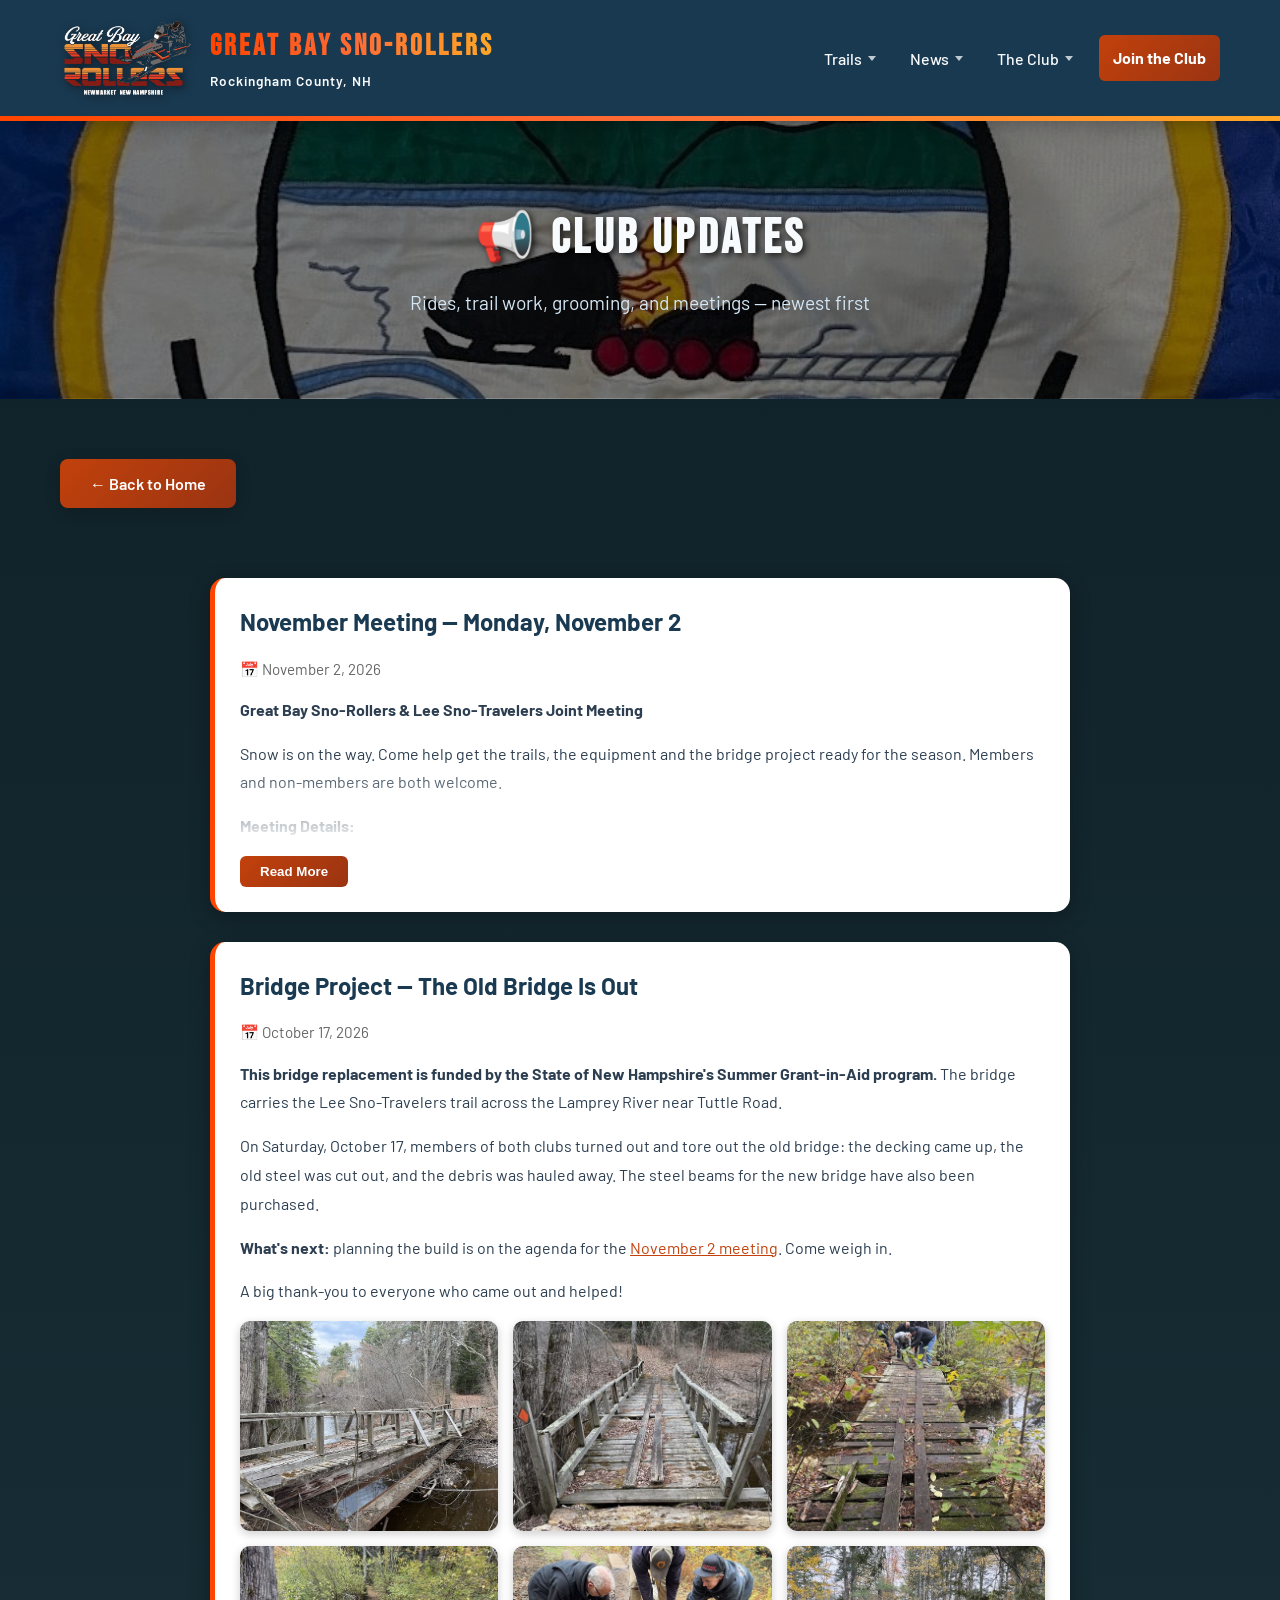
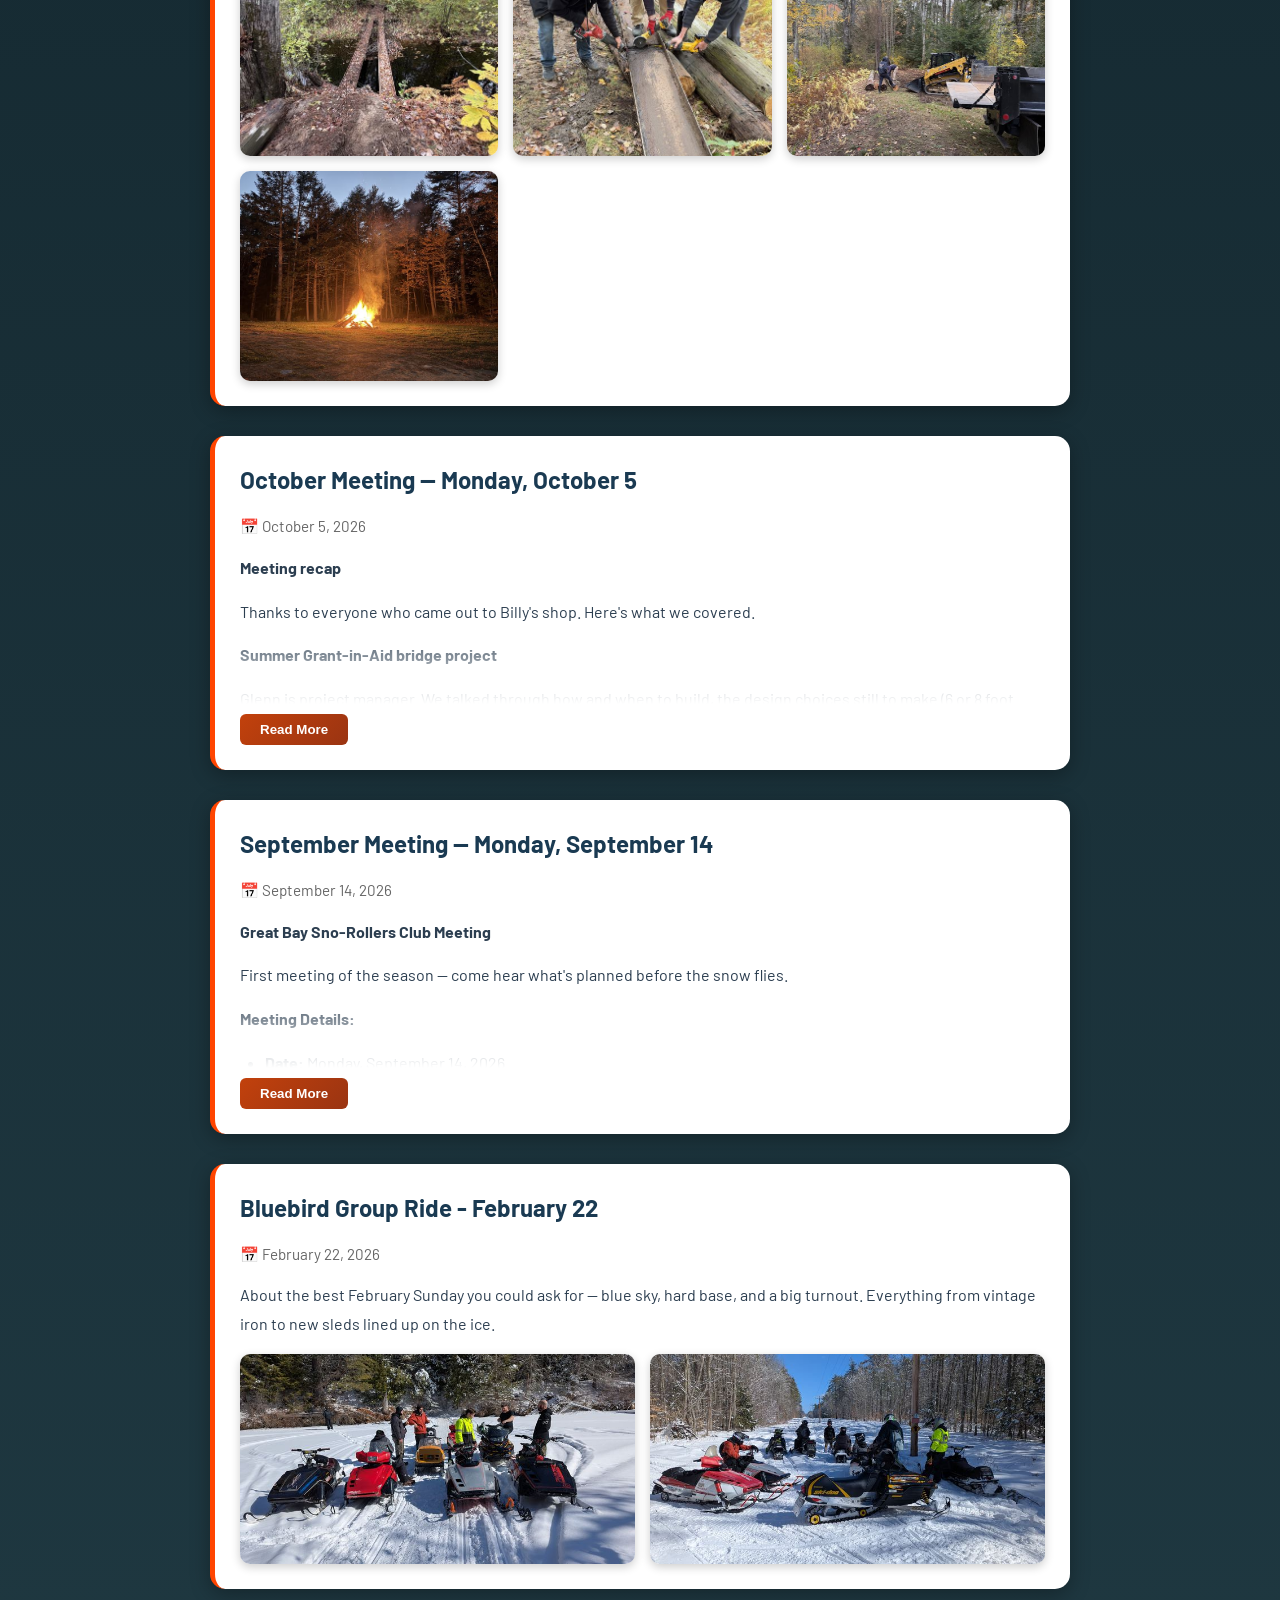
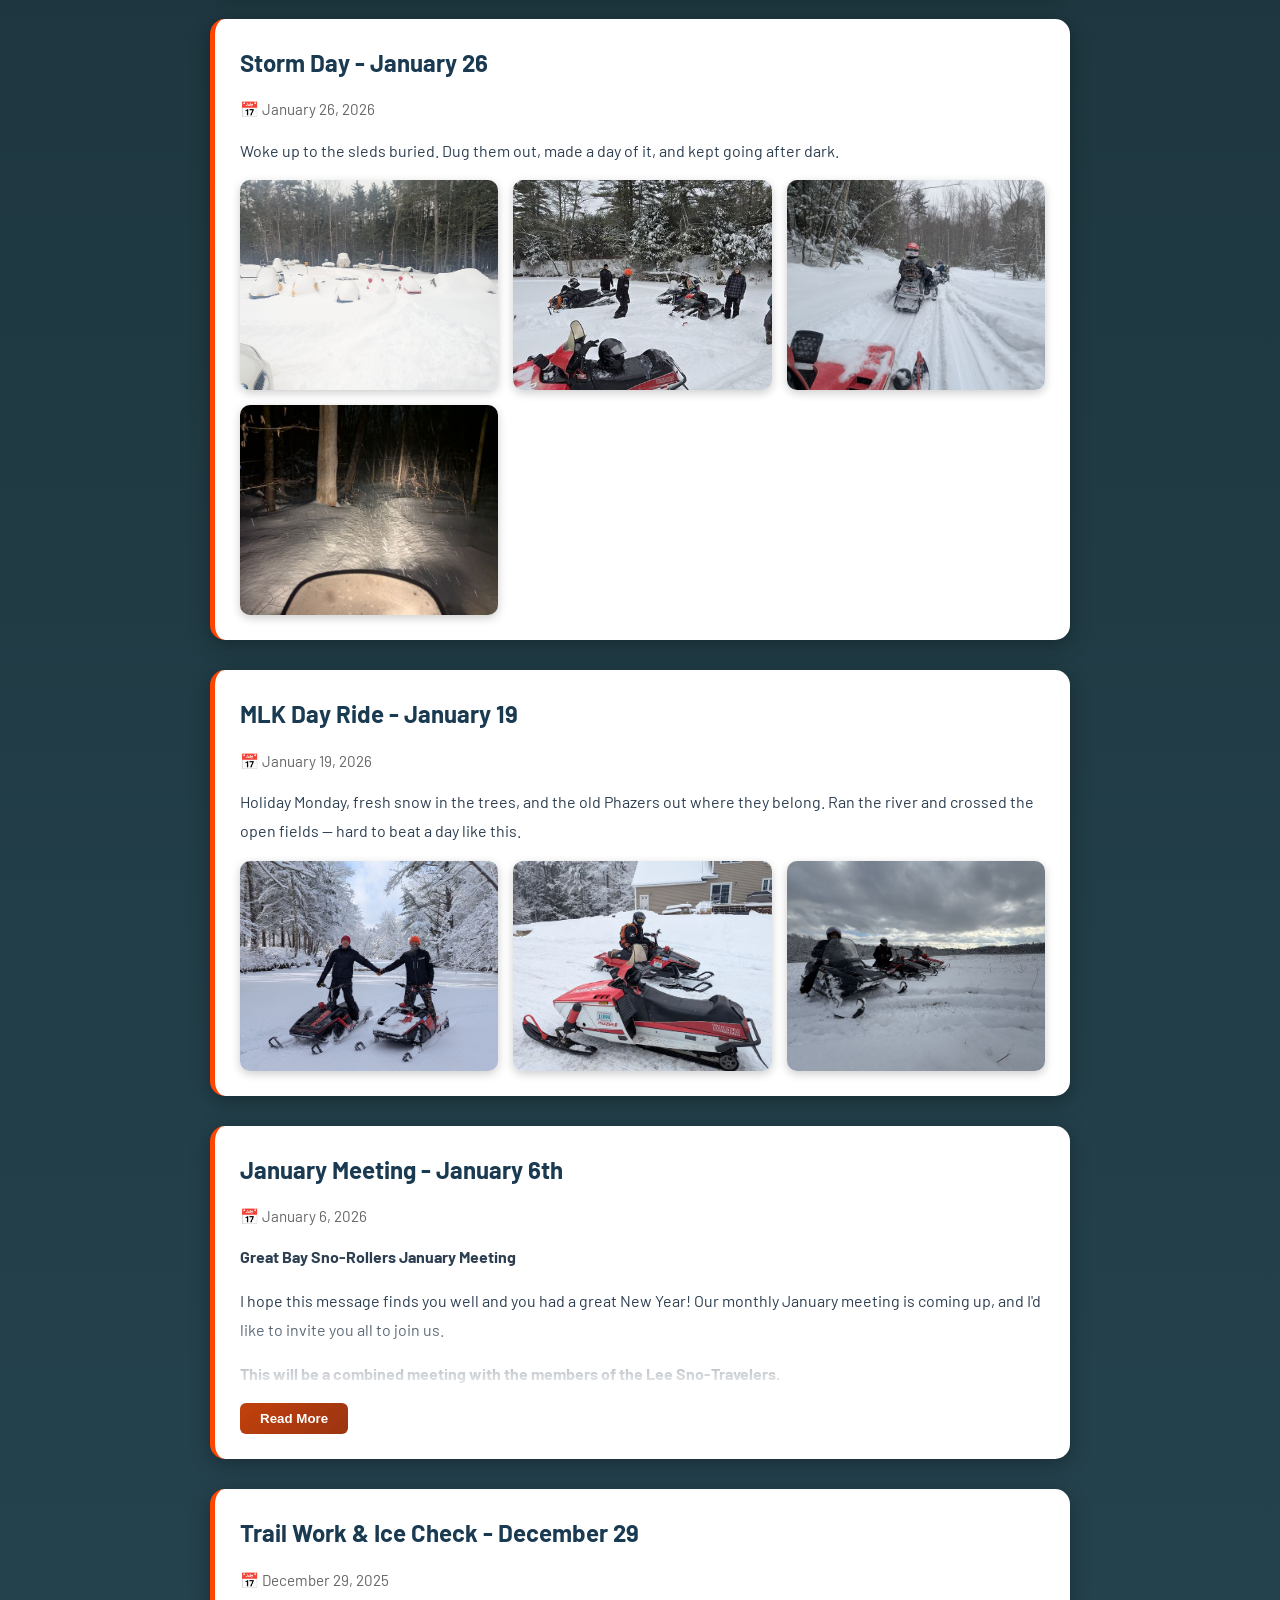
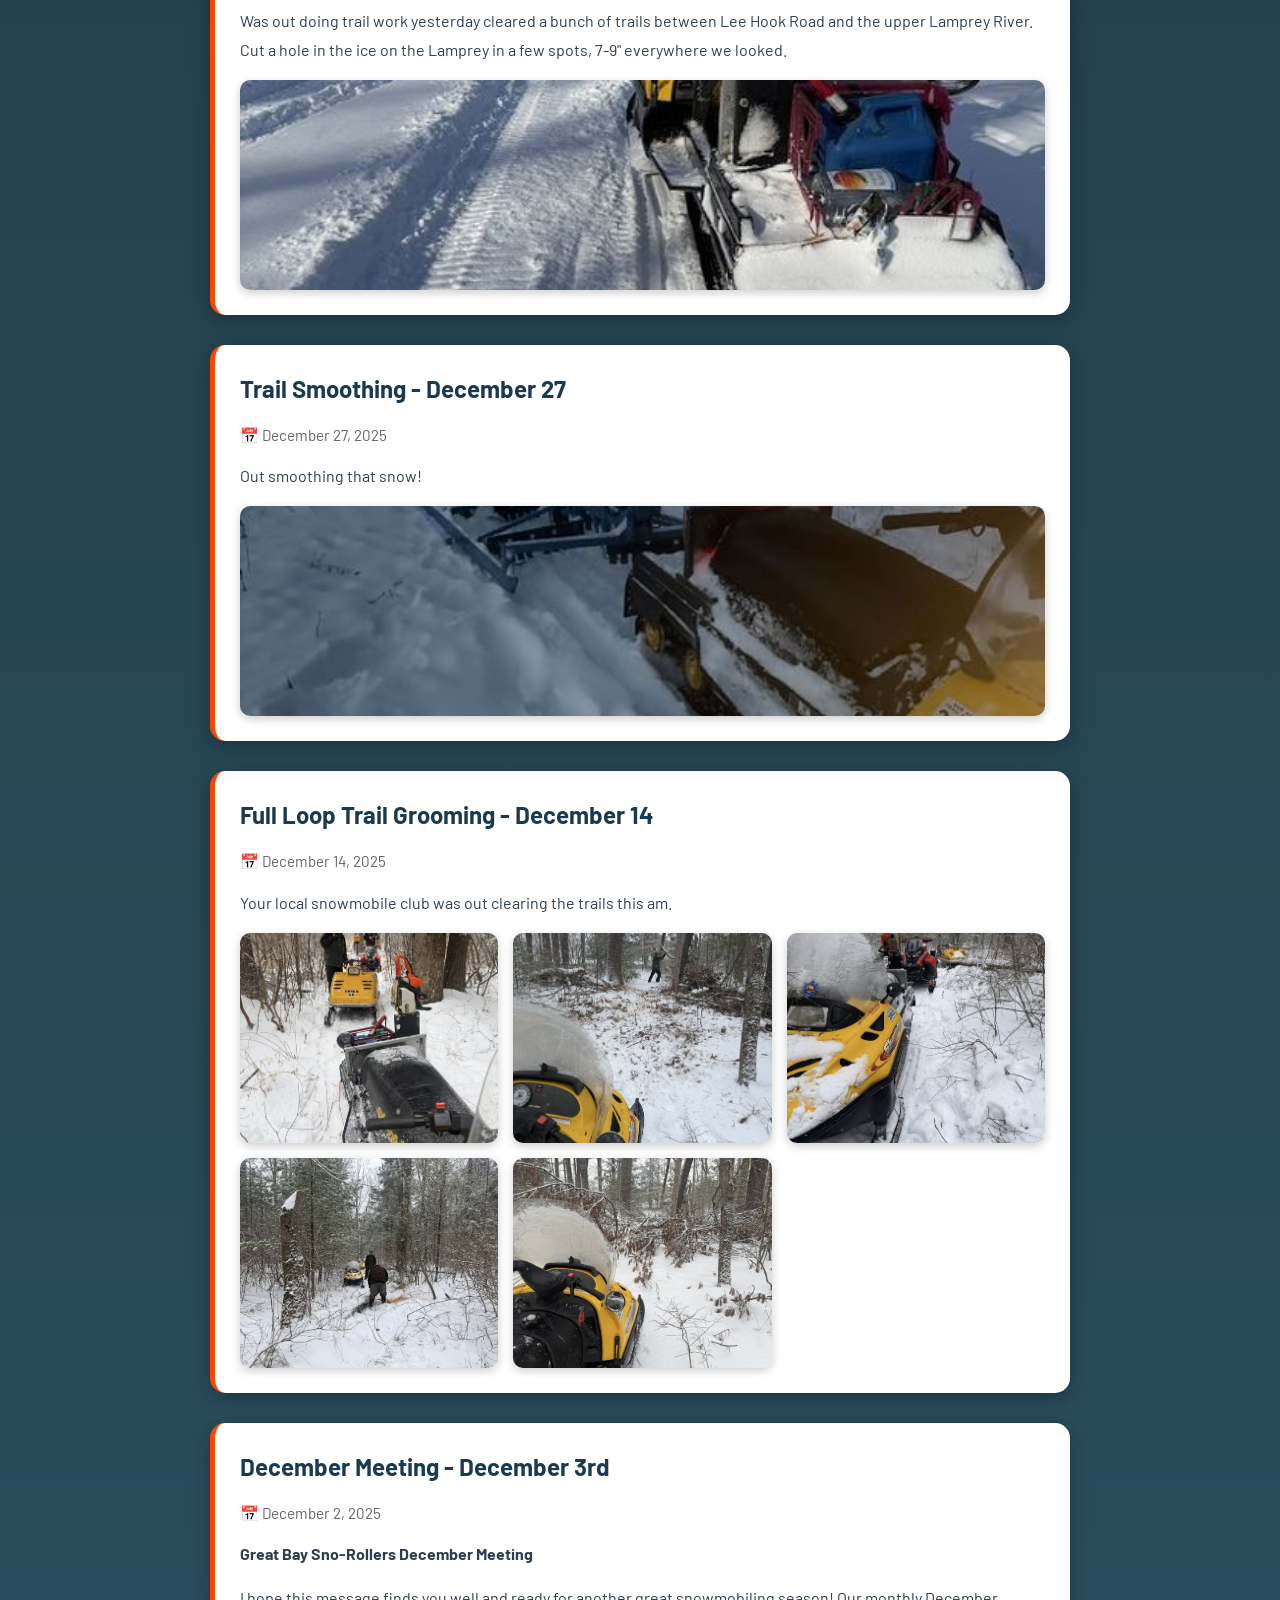
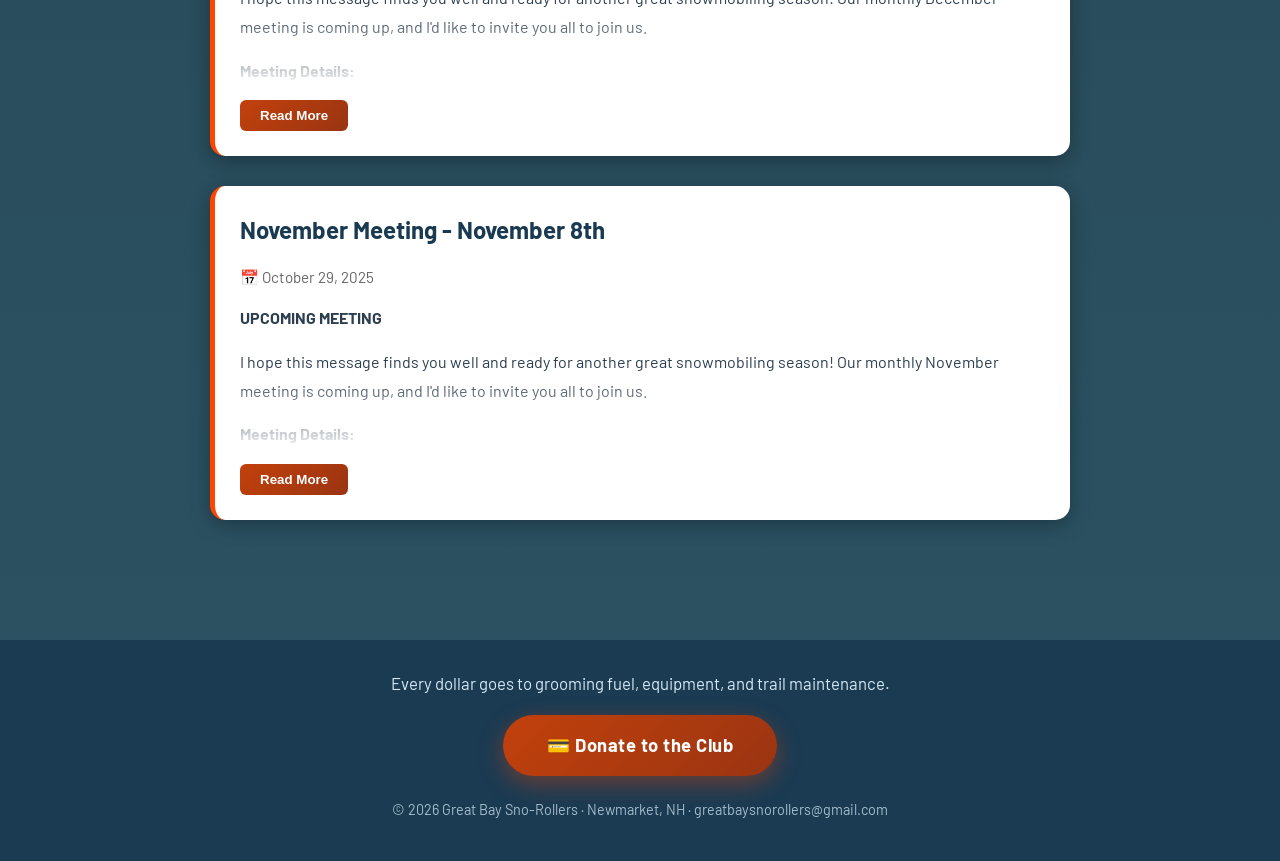
==== club-updates.html @ 81e8c997 "Add back-dated October 5 meeting recap The October meeting never got a website post. Recap covers th" ====
<!DOCTYPE html>
<html lang="en">
<head>
    <meta charset="UTF-8">
    <meta name="viewport" content="width=device-width, initial-scale=1.0">
    <title>Club Updates - Great Bay Sno-Rollers | Rides, Trail Work &amp; Meetings</title>
    <meta name="description" content="Rides, trail work, grooming reports, and meeting announcements from Great Bay Sno-Rollers in Rockingham County, NH.">
    <meta name="keywords" content="snowmobile club updates NH, group rides, trail work, club meetings, Great Bay Sno-Rollers">

    <!-- Open Graph / Facebook -->
    <meta property="og:type" content="website">
    <meta property="og:title" content="Great Bay Sno-Rollers Club Updates">
    <meta property="og:description" content="Rides, trail work, grooming reports, and meeting announcements from Great Bay Sno-Rollers in Rockingham County, NH.">
    <meta property="og:image" content="https://greatbaysnorollers.com/3-MEDIA/1-Photos/Gallery/483100253_645066678070906_3838840164000899336_n.jpg">

    <link rel="icon" href="favicon.ico" sizes="any">
    <link rel="icon" type="image/png" href="3-MEDIA/1-Photos/Logos/favicon-512.png">
    <link rel="apple-touch-icon" href="3-MEDIA/1-Photos/Logos/apple-touch-icon.png">

    <link rel="preconnect" href="https://fonts.googleapis.com">
    <link rel="preconnect" href="https://fonts.gstatic.com" crossorigin>
    <link href="https://fonts.googleapis.com/css2?family=Bebas+Neue&family=Barlow:wght@400;500;600;700&display=swap" rel="stylesheet">
    <style>
        :root {
            --ice-blue: #D4E7F5;
            --deep-blue: #1A3A52;
            --snow-white: #F8FBFD;
            --accent-orange: #FF4500;
            --text-dark: #2C3E50;
            --accent-yellow: #FFA726;
            --accent-red: #D32F2F;
            --success-green: #4CAF50;
            --warning-yellow: #FFC107;
            --danger-red: #F44336;
            --logo-gradient-start: #FF4500;
            --logo-gradient-mid: #FF6B35;
            --logo-gradient-end: #FFA726;
        }

        * {
            margin: 0;
            padding: 0;
            box-sizing: border-box;
        }

        body {
            font-family: 'Barlow', sans-serif;
            background: linear-gradient(to bottom, #0F2027, #203A43, #2C5364);
            color: var(--text-dark);
            line-height: 1.6;
            min-height: 100vh;
        }

        /* Header */
        header {
            background: rgba(26, 58, 82, 0.97);
            padding: 1rem 0;
            position: sticky;
            top: 0;
            z-index: 100;
            box-shadow: 0 2px 20px rgba(0, 0, 0, 0.3);
            border-bottom: 5px solid;
            border-image: linear-gradient(90deg, var(--logo-gradient-start), var(--logo-gradient-mid), var(--logo-gradient-end)) 1;
        }

        nav {
            max-width: 1200px;
            margin: 0 auto;
            padding: 0 20px;
            display: flex;
            justify-content: space-between;
            align-items: center;
            flex-wrap: wrap;
            gap: 20px;
        }

        .logo {
            display: flex;
            text-decoration: none;
            align-items: center;
            gap: 15px;
        }

        .logo-image {
            height: 84px;
            width: auto;
            filter: drop-shadow(2px 2px 4px rgba(0, 0, 0, 0.5));
        }

        .logo-text h1 {
            font-family: 'Bebas Neue', sans-serif;
            font-size: 1.8rem;
            letter-spacing: 3px;
            background: linear-gradient(90deg, var(--logo-gradient-start), var(--logo-gradient-mid), var(--logo-gradient-end));
            -webkit-background-clip: text;
            -webkit-text-fill-color: transparent;
            background-clip: text;
        }

        .logo-text p {
            font-size: 0.85rem;
            color: var(--snow-white);
            letter-spacing: 1px;
            font-weight: 600;
        }


        /* ---------- grouped navigation ---------- */
        .nav-links { display: flex; align-items: center; gap: 6px; list-style: none; }

        .nav-item { position: relative; }

        .nav-links a,
        .nav-trigger {
            display: inline-flex; align-items: center; gap: 6px;
            color: var(--snow-white); text-decoration: none;
            font-family: inherit; font-size: 1rem; font-weight: 500;
            padding: 10px 14px; border: none; background: none;
            border-radius: 6px; cursor: pointer; transition: background .2s ease;
        }

        .nav-trigger::after {
            content: ''; width: 0; height: 0;
            border-left: 4px solid transparent; border-right: 4px solid transparent;
            border-top: 5px solid currentColor; opacity: .75; transition: transform .2s ease;
        }

        .nav-links a:hover,
        .nav-trigger:hover,
        .nav-item:focus-within .nav-trigger { background: rgba(255,255,255,.14); }

        .nav-links a.active { background: rgba(255,255,255,.2); }

        .dropdown {
            position: absolute; top: calc(100% + 8px); left: 0; min-width: 236px;
            background: #14293a; border: 1px solid rgba(255,255,255,.14);
            border-radius: 10px; box-shadow: 0 12px 34px rgba(0,0,0,.45);
            padding: 8px; list-style: none;
            opacity: 0; visibility: hidden; transform: translateY(-6px);
            transition: opacity .18s ease, transform .18s ease, visibility .18s;
            z-index: 20;
        }

        /* invisible bridge so the menu survives the gap on the way down */
        .nav-item::after { content: ''; position: absolute; top: 100%; left: 0; right: 0; height: 10px; }

        .nav-item:hover .dropdown,
        .nav-item:focus-within .dropdown,
        .nav-item.open .dropdown { opacity: 1; visibility: visible; transform: translateY(0); }

        .nav-item:hover .nav-trigger::after,
        .nav-item.open .nav-trigger::after { transform: rotate(180deg); }

        .dropdown a { display: block; width: 100%; padding: 10px 14px; border-radius: 6px; white-space: nowrap; }
        .dropdown a:hover { background: rgba(255,255,255,.12); }

        .dropdown a.donate {
            margin-top: 6px; padding-top: 12px;
            border-top: 1px solid rgba(255,255,255,.14);
            color: #FFA726; font-weight: 700;
        }

        .nav-links a.nav-join {
            background: linear-gradient(135deg, var(--logo-gradient-start), var(--logo-gradient-end));
            color: #fff; font-weight: 700; margin-left: 6px;
        }

        .nav-links a.nav-join:hover { filter: brightness(1.08); }

        /* ---------- mobile: tap-to-expand accordion, no hover ---------- */
        @media (max-width: 900px) {
            .hamburger { display: flex; }

            .nav-links {
                position: fixed; top: 0; right: -100%;
                width: 86%; max-width: 340px; height: 100vh; overflow-y: auto;
                flex-direction: column; align-items: stretch; gap: 2px;
                background: #14293a; padding: 96px 18px 40px;
                box-shadow: -6px 0 24px rgba(0,0,0,.5);
                transition: right .3s ease; z-index: 100;
            }

            .nav-links.active { right: 0; }

            .nav-item { width: 100%; }
            .nav-item::after { display: none; }

            .nav-links a,
            .nav-trigger { width: 100%; justify-content: space-between; padding: 14px 16px; font-size: 1.05rem; }

            .dropdown {
                position: static; opacity: 1; visibility: visible; transform: none;
                display: none; min-width: 0; background: rgba(0,0,0,.22);
                border: none; box-shadow: none; padding: 4px 0 8px 12px; margin: 2px 0 6px;
            }

            .nav-item.open .dropdown { display: block; }
            .dropdown a { white-space: normal; padding: 12px 16px; }

            .nav-links a.nav-join { margin: 14px 0 0; justify-content: center; padding: 16px; }
        }

        /* Hamburger Menu */
        .hamburger {
            display: none;
            flex-direction: column;
            cursor: pointer;
            gap: 5px;
            z-index: 101;
        }

        .hamburger span {
            width: 30px;
            height: 3px;
            background: var(--snow-white);
            transition: all 0.3s ease;
            border-radius: 3px;
        }

        .hamburger.active span:nth-child(1) {
            transform: rotate(45deg) translate(8px, 8px);
        }

        .hamburger.active span:nth-child(2) {
            opacity: 0;
        }

        .hamburger.active span:nth-child(3) {
            transform: rotate(-45deg) translate(8px, -8px);
        }

        /* Mobile Menu Styles */
        @media (max-width: 768px) {
            .hamburger {
                display: flex;
            }
        }

        /* Page Header */
        .page-header {
            background: linear-gradient(rgba(0, 0, 0, 0.5), rgba(0, 0, 0, 0.5)),
                        url('3-MEDIA/1-Photos/Gallery/271272635_100437129200533_8738425904938062672_n.jpg');
            background-size: cover;
            background-position: center;
            padding: 80px 20px;
            text-align: center;
            color: var(--snow-white);
        }

        .page-header h2 {
            font-family: 'Bebas Neue', sans-serif;
            font-size: 3rem;
            letter-spacing: 4px;
            margin-bottom: 10px;
            text-shadow: 3px 3px 6px rgba(0, 0, 0, 0.7);
        }

        .page-header p {
            font-size: 1.2rem;
            color: var(--ice-blue);
        }

        /* Container */
        .container {
            max-width: 1200px;
            margin: 0 auto;
            padding: 60px 20px;
        }

        /* Updates Grid */
        /* One post per row, like the homepage feed. A three-across grid made
           each card too narrow for its photos. */
        .updates-grid {
            display: grid;
            grid-template-columns: 1fr;
            gap: 30px;
            margin: 40px auto 0;
            max-width: 860px;
        }

        /* Photos were rendering at their natural size and spilling out of the
           cards - this was missing entirely on this page. */
        .update-images {
            display: grid;
            grid-template-columns: repeat(auto-fit, minmax(220px, 1fr));
            gap: 15px;
            margin-top: 15px;
        }

        .update-images img {
            width: 100%;
            height: 210px;
            object-fit: cover;
            border-radius: 10px;
            box-shadow: 0 3px 10px rgba(0, 0, 0, 0.2);
            cursor: pointer;
            transition: transform 0.3s ease;
        }

        .update-images img:hover { transform: scale(1.03); }

        /* Update Card */
        .update-card {
            background: white;
            border-radius: 15px;
            padding: 25px;
            box-shadow: 0 5px 20px rgba(0, 0, 0, 0.3);
            transition: transform 0.3s ease, box-shadow 0.3s ease;
        }

        .update-card:hover {
            transform: translateY(-5px);
            box-shadow: 0 8px 30px rgba(0, 0, 0, 0.4);
        }

        .update-header {
            display: flex;
            justify-content: space-between;
            align-items: flex-start;
            gap: 15px;
            margin-bottom: 15px;
        }

        .update-title {
            font-size: 1.5rem;
            color: var(--deep-blue);
            font-weight: 700;
        }

        .update-date {
            color: #666;
            font-size: 0.95rem;
            margin-bottom: 15px;
        }

        .update-content {
            color: var(--text-dark);
            line-height: 1.8;
        }

        .update-content p {
            margin-bottom: 15px;
        }

        .update-content p:last-child {
            margin-bottom: 0;
        }

        .update-content ul {
            padding-left: 25px;
            line-height: 1.8;
        }

        .update-content ul li {
            margin-bottom: 8px;
        }

        /* Back Button */
        .back-button {
            display: inline-block;
            margin-bottom: 30px;
            padding: 12px 30px;
            background: linear-gradient(135deg, var(--logo-gradient-start), var(--logo-gradient-end));
            color: white;
            text-decoration: none;
            border-radius: 8px;
            font-weight: 600;
            transition: transform 0.3s ease, box-shadow 0.3s ease;
            box-shadow: 0 4px 15px rgba(0, 0, 0, 0.2);
        }

        .back-button:hover {
            transform: translateY(-2px);
            box-shadow: 0 6px 20px rgba(0, 0, 0, 0.3);
        }

        /* Footer */
        footer {
            background: rgba(26, 58, 82, 0.97);
            color: var(--snow-white);
            text-align: center;
            padding: 30px 20px;
            margin-top: 60px;
        }

        footer p {
            margin-bottom: 10px;
        }

        footer a {
            color: var(--logo-gradient-mid);
            text-decoration: none;
            transition: color 0.3s ease;
        }

        footer a:hover {
            color: var(--logo-gradient-end);
        }

        /* Expand/Collapse */
        .expandable-content {
            position: relative;
        }

        .expandable-content.collapsed {
            max-height: 150px;
            overflow: hidden;
        }

        .expandable-content.collapsed::after {
            content: '';
            position: absolute;
            bottom: 0;
            left: 0;
            right: 0;
            height: 80px;
            background: linear-gradient(to bottom, transparent, white);
        }

        .expand-button {
            display: inline-block;
            margin-top: 10px;
            padding: 8px 20px;
            background: linear-gradient(135deg, var(--logo-gradient-start), var(--logo-gradient-end));
            color: white;
            border: none;
            border-radius: 6px;
            font-weight: 600;
            cursor: pointer;
            transition: transform 0.3s ease;
        }

        .expand-button:hover {
            transform: translateY(-2px);
        }

        /* Responsive Design */
        @media (max-width: 768px) {
            .page-header h2 {
                font-size: 2rem;
            }

            .updates-grid {
                grid-template-columns: 1fr;
            }

            .update-title {
                font-size: 1.3rem;
            }
        }
    
        /* ---------- footer has one job: ask for donations ---------- */
        .footer-donate { max-width: 620px; margin: 0 auto 22px; text-align: center; }

        .footer-donate-lead { color: var(--ice-blue); font-size: 1.05rem; margin-bottom: 18px; }

        .footer-donate-btn {
            display: inline-block; padding: 16px 44px;
            background: linear-gradient(135deg, var(--logo-gradient-start), var(--logo-gradient-end));
            color: #fff !important; text-decoration: none; border-radius: 50px;
            font-weight: 700; font-size: 1.15rem; letter-spacing: .5px;
            box-shadow: 0 8px 24px rgba(255,69,0,.35);
            transition: transform .25s ease, box-shadow .25s ease;
        }

        .footer-donate-btn:hover { transform: translateY(-2px) scale(1.03); box-shadow: 0 12px 32px rgba(255,69,0,.5); }

        .footer-fine { text-align: center; font-size: .9rem; color: var(--ice-blue); opacity: .75; }
        .footer-fine a { color: inherit; }
        /* =====================================================================
           CONTRAST FIXES (WCAG AA)

           The bright logo gradient (#FF4500 -> #FFA726) gives white text as
           little as 1.94:1 at its amber end, so it is no longer used behind
           text. Interactive surfaces get a deeper orange; the bright gradient
           is still used for decoration (racing stripe, rules, borders).

           Measured after these rules: every text/background pair on the site
           meets AA. To revert, delete this whole block.
           ===================================================================== */
        :root {
            --action-orange: #C2410C;   /* 5.18:1 with white */
            --action-dark:   #9A3412;   /* 7.31:1 with white */
            --link-orange:   #C2410C;   /* 5.18:1 on white, 4.83 on #f5f7fa */
            --muted-text:    #55606c;   /* 5.97:1 on #f5f7fa */
        }

        .nav-links a.nav-join,
        .join-button,
        .cta-button,
        .back-button,
        .expand-button,
        .footer-donate-btn,
        .home-cta-primary,
        .fb-follow-btn,
        .link-button.primary,
        .link-button.donate-hero,
        .signup button {
            background: linear-gradient(135deg, var(--action-orange), var(--action-dark)) !important;
            color: #fff !important;
        }

        .fb-follow-btn { background: #1461C9 !important; }   /* 5.86:1 */

        /* orange text on light backgrounds, including inline styles */
        a[style*="accent-orange"]:not([style*="background"]),
        a[style*="logo-gradient-start"]:not([style*="background"]),
        .person .role,
        .contact-label,
        .president-title { color: var(--link-orange) !important; }

        .panel a:not(.back-button):not(.cta-button),
        .update-content a:not(.back-button):not(.cta-button) { color: var(--link-orange); }

        /* muted greys that fell just under 4.5 on tinted panels */
        .empty-state,
        .rig .spec,
        .needs-name,
        .trail-id { color: var(--muted-text) !important; }

        /* the purple / pink info boxes were 2.04:1 and 3.47:1 with white text */
        .info-box { background: linear-gradient(135deg, #4C5FD7 0%, #5B3A8E 100%) !important; }
        .info-box[style*="f093fb"] { background: linear-gradient(135deg, #A03CB0 0%, #C62F48 100%) !important; }


        /* light text on the mid-blue panels was 4.17-4.46:1 - nudged brighter */
        .join-section p,
        .benefit-item p,
        .join-note,
        .join-note strong,
        .totals span,
        .landing .footer { color: #E9F3FB !important; }

        .join-note a,
        .join-headline a { color: #FFE9CC !important; }   /* 5.6:1 on the navy panel */

        .totals span { color: #4A5560 !important; }        /* on the light #eef2f6 tile */

    
        /* buttons written as inline styles, with no class to hook onto */
        a[style*="logo-gradient-start"][style*="background"],
        a[style*="accent-orange"][style*="background"] {
            background: linear-gradient(135deg, var(--action-orange), var(--action-dark)) !important;
            color: #fff !important;
        }

        /* greys hard-coded inline */
        [style*="#6b7580"] { color: var(--muted-text) !important; }

        /* opacity was quietly cutting contrast on already-light text */
        .footer { opacity: 1 !important; }

    </style>
</head>
<body>
    <!-- Header Navigation -->
    <header>
        <nav>
            <a href="index.html" class="logo" aria-label="Great Bay Sno-Rollers - back to home">
                <img src="3-MEDIA/1-Photos/Logos/GreatBaySnoRoller-LOGO.png" alt="Great Bay Sno-Rollers Logo" class="logo-image">
                <div class="logo-text">
                    <h1>GREAT BAY SNO-ROLLERS</h1>
                    <p>Rockingham County, NH</p>
                </div>
            </a>
            <ul class="nav-links" id="navLinks">
                <li class="nav-item">
                    <button type="button" class="nav-trigger" aria-expanded="false" aria-haspopup="true">Trails</button>
                    <ul class="dropdown">
                        <li><a href="trails.html" onclick="closeMenu()">Trail Map &amp; Conditions</a></li>
                        <li><a href="weather-trails.html" onclick="closeMenu()">Weather &amp; Radar</a></li>
                    </ul>
                </li>
                <li class="nav-item">
                    <button type="button" class="nav-trigger" aria-expanded="false" aria-haspopup="true">News</button>
                    <ul class="dropdown">
                        <li><a href="club-updates.html" class="active" onclick="closeMenu()">Club Updates</a></li>
                        <li><a href="gallery.html" onclick="closeMenu()">Photo Gallery</a></li>
                        <li><a href="events.html" onclick="closeMenu()">Events Calendar</a></li>
                    </ul>
                </li>
                <li class="nav-item">
                    <button type="button" class="nav-trigger" aria-expanded="false" aria-haspopup="true">The Club</button>
                    <ul class="dropdown">
                        <li><a href="get-involved.html" onclick="closeMenu()">Get Involved</a></li>
                        <li><a href="equipment.html" onclick="closeMenu()">Groomers &amp; Equipment</a></li>
                        <li><a href="supporters.html" onclick="closeMenu()">Our Supporters</a></li>
                        <li><a href="merch.html" onclick="closeMenu()">Club Merch</a></li>
                        <li><a class="donate" href="https://venmo.com/u/greatbaysnorollers" target="_blank" rel="noopener" onclick="closeMenu()">&#128179; Donate to the Club</a></li>
                    </ul>
                </li>
                <li><a href="membership.html" class="nav-join" onclick="closeMenu()">Join the Club</a></li>
            </ul>
            <div class="hamburger" id="hamburger" onclick="toggleMenu()">
                <span></span>
                <span></span>
                <span></span>
            </div>
        </nav>
    </header>

    <!-- Page Header -->
    <div class="page-header">
        <h2>📢 Club Updates</h2>
        <p>Rides, trail work, grooming, and meetings &mdash; newest first</p>
    </div>

    <!-- Main Container -->
    <div class="container">
        <a href="index.html" class="back-button">← Back to Home</a>

        <!-- Club Updates Grid -->
        <div class="updates-grid">


            <div class="update-card" style="background: white; border-left: 5px solid var(--logo-gradient-start);">
                    <div class="update-header">
                        <h3 class="update-title">November Meeting &mdash; Monday, November 2</h3>
                    </div>
                    <p class="update-date">&#128197; November 2, 2026</p>
                    <div class="update-content expandable-content collapsed" id="arcNov2">
                        <p><strong>Great Bay Sno-Rollers &amp; Lee Sno-Travelers Joint Meeting</strong></p>
                        <p style="margin-top: 10px;">Snow is on the way. Come help get the trails, the equipment and the
                           bridge project ready for the season. Members and non-members are both welcome.</p>

                        <p style="margin-top: 15px;"><strong>Meeting Details:</strong></p>
                        <ul style="padding-left: 25px; line-height: 1.8;">
                            <li><strong>Date:</strong> Monday, November 2, 2026</li>
                            <li><strong>Time:</strong> 6:00 PM</li>
                            <li><strong>Location:</strong> Billy's shop &mdash; 31 Tuckers Way, Newmarket, NH 03857</li>
                        </ul>

                        <p style="margin-top: 15px;"><strong>Want the full agenda?</strong> It goes out by email before
                           every meeting, along with trail work days and club news.
                           <a href="get-involved.html">Sign up for club emails</a> to get it.</p>

                        <p style="margin-top: 15px;">The full meeting schedule is on the <a href="events.html">events page</a>.</p>
                        <p style="margin-top: 10px;"><strong>Ride safe,</strong><br>Great Bay Sno-Rollers &amp; Lee Sno-Travelers</p>
                        <p style="margin-top: 10px; font-style: italic; color: #55606c;"><strong>PS -</strong> Bring a camp chair and the shop/meeting is beer-friendly.</p>
                    </div>
                    <button class="expand-button" onclick="toggleExpand('arcNov2', this)">Read More</button>
                </div>

            <div class="update-card" id="bridgeOct17" style="scroll-margin-top: 120px; background: white; border-left: 5px solid var(--logo-gradient-start);">
                    <div class="update-header">
                        <h3 class="update-title">Bridge Project &mdash; The Old Bridge Is Out</h3>
                    </div>
                    <p class="update-date">&#128197; October 17, 2026</p>
                    <div class="update-content">
                        <p><strong>This bridge replacement is funded by the State of New Hampshire's Summer
                           Grant-in-Aid program.</strong> The bridge carries the Lee Sno-Travelers trail across the
                           Lamprey River near Tuttle Road.</p>
                        <p style="margin-top: 10px;">On Saturday, October 17, members of both clubs turned out and
                           tore out the old bridge: the decking came up, the old steel was cut out, and the debris
                           was hauled away. The steel beams for the new bridge have also been purchased.</p>
                        <p style="margin-top: 10px;"><strong>What's next:</strong> planning the build is on the agenda
                           for the <a href="events.html">November 2 meeting</a>. Come weigh in.</p>
                        <p style="margin-top: 10px;">A big thank-you to everyone who came out and helped!</p>
                        <div class="update-images">
                            <img src="3-MEDIA/1-Photos/2026_Oct17-Bridge_Demo/thumbs/old-bridge-before.jpg" data-full="3-MEDIA/1-Photos/2026_Oct17-Bridge_Demo/old-bridge-before.jpg" alt="The old wooden bridge over the Lamprey River before demolition" loading="lazy" onclick="window.open(this.dataset.full, '_blank')">
                            <img src="3-MEDIA/1-Photos/2026_Oct17-Bridge_Demo/thumbs/old-bridge-deck-before.jpg" data-full="3-MEDIA/1-Photos/2026_Oct17-Bridge_Demo/old-bridge-deck-before.jpg" alt="The worn deck of the old bridge, looking across" loading="lazy" onclick="window.open(this.dataset.full, '_blank')">
                            <img src="3-MEDIA/1-Photos/2026_Oct17-Bridge_Demo/thumbs/crew-pulling-decking.jpg" data-full="3-MEDIA/1-Photos/2026_Oct17-Bridge_Demo/crew-pulling-decking.jpg" alt="Club members pulling up the old decking" loading="lazy" onclick="window.open(this.dataset.full, '_blank')">
                            <img src="3-MEDIA/1-Photos/2026_Oct17-Bridge_Demo/thumbs/stripped-to-the-stringers.jpg" data-full="3-MEDIA/1-Photos/2026_Oct17-Bridge_Demo/stripped-to-the-stringers.jpg" alt="The bridge stripped down to its stringers over the river" loading="lazy" onclick="window.open(this.dataset.full, '_blank')">
                            <img src="3-MEDIA/1-Photos/2026_Oct17-Bridge_Demo/thumbs/cutting-old-steel.jpg" data-full="3-MEDIA/1-Photos/2026_Oct17-Bridge_Demo/cutting-old-steel.jpg" alt="Three members cutting up the old steel with grinders" loading="lazy" onclick="window.open(this.dataset.full, '_blank')">
                            <img src="3-MEDIA/1-Photos/2026_Oct17-Bridge_Demo/thumbs/hauling-out-debris.jpg" data-full="3-MEDIA/1-Photos/2026_Oct17-Bridge_Demo/hauling-out-debris.jpg" alt="A skid steer and dump truck hauling out the old bridge" loading="lazy" onclick="window.open(this.dataset.full, '_blank')">
                            <img src="3-MEDIA/1-Photos/2026_Oct17-Bridge_Demo/thumbs/end-of-day-fire.jpg" data-full="3-MEDIA/1-Photos/2026_Oct17-Bridge_Demo/end-of-day-fire.jpg" alt="A fire at dusk at the end of the work day" loading="lazy" onclick="window.open(this.dataset.full, '_blank')">
                        </div>
                    </div>
                </div>

            <div class="update-card" style="background: white; border-left: 5px solid var(--logo-gradient-start);">
                    <div class="update-header">
                        <h3 class="update-title">October Meeting &mdash; Monday, October 5</h3>
                    </div>
                    <p class="update-date">&#128197; October 5, 2026</p>
                    <div class="update-content expandable-content collapsed" id="arcOct5">
                        <p><strong>Meeting recap</strong></p>
                        <p style="margin-top: 10px;">Thanks to everyone who came out to Billy's shop. Here's what we covered.</p>

                        <p style="margin-top: 15px;"><strong>Summer Grant-in-Aid bridge project</strong></p>
                        <p>Glenn is project manager. We talked through how and when to build, the design choices
                           still to make (6 or 8 foot width, curbing or railing), and getting help from other clubs.
                           The old bridge came out on October 17 &mdash;
                           <a href="#bridgeOct17">see the update</a>.</p>

                        <p style="margin-top: 15px;"><strong>Trail naming</strong></p>
                        <p>Most of our trail sections still carry generic names in the NH Sled app, and we want real
                           ones. Suggestions are going into the club's trail naming list.</p>

                        <p style="margin-top: 15px;"><strong>Signage and landowner items</strong></p>
                        <p>New signs were ready for pickup in Concord, and we still need someone to own improving
                           the signs out on the trails. We also went over a few possible reroutes and some trail
                           cleanup carried over from the spring.</p>

                        <p style="margin-top: 15px;"><strong>Grooming equipment</strong></p>
                        <ul style="padding-left: 25px; line-height: 1.8;">
                            <li>Kyle took the Mogul Master to fix up</li>
                            <li>George took the home-made 4x8 static drags for maintenance and improvements</li>
                            <li>Billy is working on the Lee Skandic: steering and new skis</li>
                        </ul>

                        <p style="margin-top: 15px;"><strong>Grooming test</strong></p>
                        <p>If you'd like to help groom, start the state operator test early, since approval takes a
                           while. Begin with the <a href="https://www.youtube.com/watch?v=FfKulGWo6WE" target="_blank" rel="noopener">training video</a>,
                           and reach out to us for the quiz and slides.</p>

                        <p style="margin-top: 15px;">Next meeting: <a href="events.html">Monday, November 2</a>.
                           Want the agenda and recaps by email? <a href="get-involved.html">Sign up here</a>.</p>
                        <p style="margin-top: 10px;"><strong>Ride safe,</strong><br>Great Bay Sno-Rollers &amp; Lee Sno-Travelers</p>
                    </div>
                    <button class="expand-button" onclick="toggleExpand('arcOct5', this)">Read More</button>
                </div>

            <div class="update-card" style="background: white; border-left: 5px solid var(--logo-gradient-start);">
                    <div class="update-header">
                        <h3 class="update-title">September Meeting &mdash; Monday, September 14</h3>
                    </div>
                    <p class="update-date">&#128197; September 14, 2026</p>
                    <div class="update-content expandable-content collapsed" id="arcSept14">
                        <p><strong>Great Bay Sno-Rollers Club Meeting</strong></p>
                        <p style="margin-top: 10px;">First meeting of the season &mdash; come hear what's planned before the snow flies.</p>

                        <p style="margin-top: 15px;"><strong>Meeting Details:</strong></p>
                        <ul style="padding-left: 25px; line-height: 1.8;">
                            <li><strong>Date:</strong> Monday, September 14, 2026</li>
                            <li><strong>Time:</strong> 6:00 PM</li>
                            <li><strong>Location:</strong> Billy's shop &mdash; 31 Tuckers Way, Newmarket, NH 03857</li>
                        </ul>

                        <p style="margin-top: 15px;">Meetings run the <strong>first Monday of each month</strong>.
                           September is the exception &mdash; it falls on the second Monday this year.
                           The full season schedule is on the
                           <a href="events.html">events page</a>, and you can add every meeting to your
                           calendar in one click.</p>

                        <p style="margin-top: 15px;">Feel free to bring any questions or concerns you'd like to
                           discuss. Looking forward to seeing everyone there!</p>
                        <p style="margin-top: 10px;"><strong>Ride safe,</strong><br>Billy Vandervalk<br>President, Great Bay Sno-Rollers</p>
                        <p style="margin-top: 10px; font-style: italic; color: #55606c;"><strong>PS -</strong> Bring a camp chair and the shop/meeting is beer-friendly.</p>
                    </div>
                    <button class="expand-button" onclick="toggleExpand('arcSept14', this)">Read More</button>
                </div>

            <div class="update-card" style="background: white; border-left: 5px solid var(--logo-gradient-start);">
                    <div class="update-header">
                        <h3 class="update-title">Bluebird Group Ride - February 22</h3>
                    </div>
                    <p class="update-date">📅 February 22, 2026</p>
                    <div class="update-content">
                        <p>About the best February Sunday you could ask for &mdash; blue sky, hard base, and a big turnout. Everything from vintage iron to new sleds lined up on the ice.</p>
                        <div class="update-images">
                            <img src="3-MEDIA/1-Photos/2026_Feb22-Group_Ride/thumbs/sled-lineup-bluebird.jpg" data-full="3-MEDIA/1-Photos/2026_Feb22-Group_Ride/sled-lineup-bluebird.jpg" alt="Sleds lined up on a frozen pond under blue sky" loading="lazy" onclick="window.open(this.dataset.full, '_blank')">
                            <img src="3-MEDIA/1-Photos/2026_Feb22-Group_Ride/thumbs/group-on-the-corridor.jpg" data-full="3-MEDIA/1-Photos/2026_Feb22-Group_Ride/group-on-the-corridor.jpg" alt="Group of riders stopped along the trail corridor" loading="lazy" onclick="window.open(this.dataset.full, '_blank')">
                        </div>
                    </div>
                </div>

            <div class="update-card" style="background: white; border-left: 5px solid var(--logo-gradient-start);">
                    <div class="update-header">
                        <h3 class="update-title">Storm Day - January 26</h3>
                    </div>
                    <p class="update-date">📅 January 26, 2026</p>
                    <div class="update-content">
                        <p>Woke up to the sleds buried. Dug them out, made a day of it, and kept going after dark.</p>
                        <div class="update-images">
                            <img src="3-MEDIA/1-Photos/2026_Jan26-Storm_Ride/thumbs/sleds-buried.jpg" data-full="3-MEDIA/1-Photos/2026_Jan26-Storm_Ride/sleds-buried.jpg" alt="Snowmobiles buried under fresh snow after an overnight storm" loading="lazy" onclick="window.open(this.dataset.full, '_blank')">
                            <img src="3-MEDIA/1-Photos/2026_Jan26-Storm_Ride/thumbs/group-stop-pond.jpg" data-full="3-MEDIA/1-Photos/2026_Jan26-Storm_Ride/group-stop-pond.jpg" alt="Riders regrouping on a frozen pond" loading="lazy" onclick="window.open(this.dataset.full, '_blank')">
                            <img src="3-MEDIA/1-Photos/2026_Jan26-Storm_Ride/thumbs/single-file-trail.jpg" data-full="3-MEDIA/1-Photos/2026_Jan26-Storm_Ride/single-file-trail.jpg" alt="Riding single file down a freshly covered trail" loading="lazy" onclick="window.open(this.dataset.full, '_blank')">
                            <img src="3-MEDIA/1-Photos/2026_Jan26-Storm_Ride/thumbs/night-ride.jpg" data-full="3-MEDIA/1-Photos/2026_Jan26-Storm_Ride/night-ride.jpg" alt="Headlight on the trail during a night ride in falling snow" loading="lazy" onclick="window.open(this.dataset.full, '_blank')">
                        </div>
                    </div>
                </div>

            <div class="update-card" style="background: white; border-left: 5px solid var(--logo-gradient-start);">
                    <div class="update-header">
                        <h3 class="update-title">MLK Day Ride - January 19</h3>
                    </div>
                    <p class="update-date">📅 January 19, 2026</p>
                    <div class="update-content">
                        <p>Holiday Monday, fresh snow in the trees, and the old Phazers out where they belong. Ran the river and crossed the open fields &mdash; hard to beat a day like this.</p>
                        <div class="update-images">
                            <img src="3-MEDIA/1-Photos/2026_Jan19-MLK_Ride/thumbs/riders-on-the-river.jpg" data-full="3-MEDIA/1-Photos/2026_Jan19-MLK_Ride/riders-on-the-river.jpg" alt="Two riders on vintage Yamaha Phazers on a snow-covered river" loading="lazy" onclick="window.open(this.dataset.full, '_blank')">
                            <img src="3-MEDIA/1-Photos/2026_Jan19-MLK_Ride/thumbs/phazers-fresh-snow.jpg" data-full="3-MEDIA/1-Photos/2026_Jan19-MLK_Ride/phazers-fresh-snow.jpg" alt="Vintage Yamaha Phazers loaded up in fresh snow" loading="lazy" onclick="window.open(this.dataset.full, '_blank')">
                            <img src="3-MEDIA/1-Photos/2026_Jan19-MLK_Ride/thumbs/open-field-crossing.jpg" data-full="3-MEDIA/1-Photos/2026_Jan19-MLK_Ride/open-field-crossing.jpg" alt="Riders crossing an open snow-covered field" loading="lazy" onclick="window.open(this.dataset.full, '_blank')">
                        </div>
                    </div>
                </div>

            <div class="update-card" style="background: white; border-left: 5px solid var(--logo-gradient-start);">
                    <div class="update-header">
                        <h3 class="update-title">January Meeting - January 6th</h3>
                    </div>
                    <p class="update-date">📅 January 6, 2026</p>
                    <div class="update-content expandable-content collapsed" id="clubUpdate0">
                        <p><strong>Great Bay Sno-Rollers January Meeting</strong></p>
                        <p style="margin-top: 10px;">I hope this message finds you well and you had a great New Year! Our monthly January meeting is coming up, and I'd like to invite you all to join us.</p>
                        <p style="margin-top: 10px;"><strong>This will be a combined meeting with the members of the Lee Sno-Travelers.</strong></p>

                        <p style="margin-top: 15px;"><strong>Meeting Details:</strong></p>
                        <ul style="padding-left: 25px; line-height: 1.8;">
                            <li><strong>Date:</strong> Tuesday, January 6th</li>
                            <li><strong>Time:</strong> 6:00 PM</li>
                            <li><strong>Location:</strong> My shop - 31 Tuckers Way, Newmarket, NH 03857</li>
                            <li><strong>⚠️ The parking area is VERY ICY, please use caution</strong></li>
                        </ul>

                        <p style="margin-top: 15px;"><strong>Agenda Items:</strong> We have several important topics to discuss as we prepare for the season ahead:</p>
                        <ul style="padding-left: 25px; line-height: 1.8;">
                            <li>Trail work updates and upcoming projects</li>
                            <li>Signage installation and maintenance</li>
                            <li>Club clothing orders and availability</li>
                            <li>Grooming schedule and coordination</li>
                            <li>Groomer maintenance and equipment status</li>
                            <li>Potential expansion: Taking over management of other southern NH clubs</li>
                        </ul>

                        <p style="margin-top: 15px;">Feel free to bring any questions or concerns you'd like to discuss. Looking forward to seeing everyone there!</p>
                        <p style="margin-top: 10px; font-style: italic; color: #666;"><strong>PS -</strong> Bring a camp chair and the shop/meeting is beer friendly.</p>
                    </div>
                    <button class="expand-button" onclick="toggleExpand('clubUpdate0', this)">Read More</button>
                </div>

            <div class="update-card" style="background: white; border-left: 5px solid var(--logo-gradient-start);">
                    <div class="update-header">
                        <h3 class="update-title">Trail Work & Ice Check - December 29</h3>
                    </div>
                    <p class="update-date">📅 December 29, 2025</p>
                    <div class="update-content">
                        <p>Was out doing trail work yesterday cleared a bunch of trails between Lee Hook Road and the upper Lamprey River. Cut a hole in the ice on the Lamprey in a few spots, 7-9" everywhere we looked.</p>
                        <div class="update-images">
                            <img src="3-MEDIA/1-Photos/2025_Dec29-Trail_Update/thumbs/605127379_867337009177204_1290253696290446714_n.jpg" data-full="3-MEDIA/1-Photos/2025_Dec29-Trail_Update/605127379_867337009177204_1290253696290446714_n.jpg" alt="Ice check photo" loading="lazy" onclick="window.open(this.dataset.full, '_blank')">
                        </div>
                    </div>
                </div>

            <div class="update-card" style="background: white; border-left: 5px solid var(--logo-gradient-start);">
                    <div class="update-header">
                        <h3 class="update-title">Trail Smoothing - December 27</h3>
                    </div>
                    <p class="update-date">📅 December 27, 2025</p>
                    <div class="update-content">
                        <p>Out smoothing that snow!</p>
                        <div class="update-images">
                            <img src="3-MEDIA/1-Photos/2025_Dec27-Trail_Update/thumbs/605193876_866215545956017_1420054460100092599_n.jpg" data-full="3-MEDIA/1-Photos/2025_Dec27-Trail_Update/605193876_866215545956017_1420054460100092599_n.jpg" alt="Trail smoothing photo" loading="lazy" onclick="window.open(this.dataset.full, '_blank')">
                        </div>
                    </div>
                </div>

            <div class="update-card" style="background: white; border-left: 5px solid var(--logo-gradient-start);">
                    <div class="update-header">
                        <h3 class="update-title">Full Loop Trail Grooming - December 14</h3>
                    </div>
                    <p class="update-date">📅 December 14, 2025</p>
                    <div class="update-content">
                        <p>Your local snowmobile club was out clearing the trails this am.</p>
                        <div class="update-images">
                            <img src="3-MEDIA/1-Photos/2025_Dec14_Update/thumbs/597341304_856836413560597_8060508882785267367_n.jpg" data-full="3-MEDIA/1-Photos/2025_Dec14_Update/597341304_856836413560597_8060508882785267367_n.jpg" alt="Trail grooming photo 1" loading="lazy" onclick="window.open(this.dataset.full, '_blank')">
                            <img src="3-MEDIA/1-Photos/2025_Dec14_Update/thumbs/597385752_856836466893925_2064940089688574359_n.jpg" data-full="3-MEDIA/1-Photos/2025_Dec14_Update/597385752_856836466893925_2064940089688574359_n.jpg" alt="Trail grooming photo 2" loading="lazy" onclick="window.open(this.dataset.full, '_blank')">
                            <img src="3-MEDIA/1-Photos/2025_Dec14_Update/thumbs/597392139_856836536893918_6105219647123673434_n.jpg" data-full="3-MEDIA/1-Photos/2025_Dec14_Update/597392139_856836536893918_6105219647123673434_n.jpg" alt="Trail grooming photo 3" loading="lazy" onclick="window.open(this.dataset.full, '_blank')">
                            <img src="3-MEDIA/1-Photos/2025_Dec14_Update/thumbs/597397887_856836603560578_7626117195584514107_n.jpg" data-full="3-MEDIA/1-Photos/2025_Dec14_Update/597397887_856836603560578_7626117195584514107_n.jpg" alt="Trail grooming photo 4" loading="lazy" onclick="window.open(this.dataset.full, '_blank')">
                            <img src="3-MEDIA/1-Photos/2025_Dec14_Update/thumbs/597939064_856836420227263_4688380764244533264_n.jpg" data-full="3-MEDIA/1-Photos/2025_Dec14_Update/597939064_856836420227263_4688380764244533264_n.jpg" alt="Trail grooming photo 5" loading="lazy" onclick="window.open(this.dataset.full, '_blank')">
                        </div>
                    </div>
                </div>

            <div class="update-card" style="background: white; border-left: 5px solid var(--logo-gradient-start);">
                    <div class="update-header">
                        <h3 class="update-title">December Meeting - December 3rd</h3>
                    </div>
                    <p class="update-date">📅 December 2, 2025</p>
                    <div class="update-content expandable-content collapsed" id="clubUpdate1">
                        <p><strong>Great Bay Sno-Rollers December Meeting</strong></p>
                        <p style="margin-top: 10px;">I hope this message finds you well and ready for another great snowmobiling season! Our monthly December meeting is coming up, and I'd like to invite you all to join us.</p>

                        <p style="margin-top: 15px;"><strong>Meeting Details:</strong></p>
                        <ul style="padding-left: 25px; line-height: 1.8;">
                            <li><strong>Date:</strong> Wednesday, December 3rd</li>
                            <li><strong>Time:</strong> 6:30 PM</li>
                            <li><strong>Location:</strong> My shop - 31 Tuckers Way, Newmarket, NH 03857</li>
                        </ul>

                        <p style="margin-top: 15px;"><strong>Agenda Items:</strong></p>
                        <ul style="padding-left: 25px; line-height: 1.8;">
                            <li>Trail work updates and upcoming projects</li>
                            <li>Signage installation and maintenance</li>
                            <li>Club clothing orders and availability</li>
                            <li>Grooming schedule and coordination</li>
                            <li>Groomer maintenance and equipment status</li>
                        </ul>

                        <p style="margin-top: 15px;">This promises to be an important meeting as we finalize our preparations for the season and discuss some exciting opportunities for our club's growth. Your input and participation are valuable, so please try to attend if you can.</p>
                        <p style="margin-top: 10px;">Feel free to bring any questions or concerns you'd like to discuss. Looking forward to seeing everyone there!</p>
                        <p style="margin-top: 10px;"><strong>Ride safe,</strong><br>Billy Vandervalk<br>President, Great Bay Sno-Rollers</p>
                        <p style="margin-top: 10px; font-style: italic; color: #666;"><strong>PS -</strong> Bring a camp chair and the shop/meeting is beer friendly.</p>
                    </div>
                    <button class="expand-button" onclick="toggleExpand('clubUpdate1', this)">Read More</button>
                </div>

            <div class="update-card" style="background: white; border-left: 5px solid var(--logo-gradient-start);">
                    <div class="update-header">
                        <h3 class="update-title">November Meeting - November 8th</h3>
                    </div>
                    <p class="update-date">📅 October 29, 2025</p>
                    <div class="update-content expandable-content collapsed" id="clubUpdate2">
                        <p><strong>UPCOMING MEETING</strong></p>
                        <p style="margin-top: 10px;">I hope this message finds you well and ready for another great snowmobiling season! Our monthly November meeting is coming up, and I'd like to invite you all to join us.</p>

                        <p style="margin-top: 15px;"><strong>Meeting Details:</strong></p>
                        <ul style="padding-left: 25px; line-height: 1.8;">
                            <li><strong>Date:</strong> Wednesday, November 8th</li>
                            <li><strong>Time:</strong> 6:30 PM</li>
                            <li><strong>Location:</strong> My shop - 31 Tuckers Way, Newmarket, NH 03857</li>
                        </ul>

                        <p style="margin-top: 15px;"><strong>Agenda Items:</strong> We have several important topics to discuss as we prepare for the season ahead:</p>
                        <ul style="padding-left: 25px; line-height: 1.8;">
                            <li>Trail work updates and upcoming projects</li>
                            <li>Signage installation and maintenance</li>
                            <li>Club clothing orders and availability</li>
                            <li>Grant and Aid opportunities and applications</li>
                            <li>Grooming schedule and coordination</li>
                            <li>Groomer maintenance and equipment status</li>
                            <li>Potential expansion: Taking over the management of other southern NH clubs</li>
                        </ul>

                        <p style="margin-top: 15px;">This promises to be an important meeting as we finalize our preparations for the season and discuss some exciting opportunities for our club's growth. Your input and participation are valuable, so please try to attend if you can.</p>
                        <p style="margin-top: 10px;">Feel free to bring any questions or concerns you'd like to discuss. Looking forward to seeing everyone there!</p>
                    </div>
                    <button class="expand-button" onclick="toggleExpand('clubUpdate2', this)">Read More</button>
                </div>

        </div>
    </div>

    <!-- Footer -->
    <footer>

        <div class="footer-donate">
            <p class="footer-donate-lead">Every dollar goes to grooming fuel, equipment, and trail maintenance.</p>
            <a href="https://venmo.com/u/greatbaysnorollers" target="_blank" rel="noopener" class="footer-donate-btn">&#128179; Donate to the Club</a>
        </div>
        <p class="footer-fine">
            &copy; 2026 Great Bay Sno-Rollers &middot; Newmarket, NH &middot;
            <a href="mailto:greatbaysnorollers@gmail.com">greatbaysnorollers@gmail.com</a>
        </p>
    </footer>

    <!-- JavaScript -->
    <script>
        // Mobile Menu Toggle
        function toggleMenu() {
            const navLinks = document.getElementById('navLinks');
            const hamburger = document.getElementById('hamburger');
            navLinks.classList.toggle('active');
            hamburger.classList.toggle('active');
        }

        function closeMenu() {
            const navLinks = document.getElementById('navLinks');
            const hamburger = document.getElementById('hamburger');
            navLinks.classList.remove('active');
            hamburger.classList.remove('active');
        }

        // Expand/Collapse Content
        function toggleExpand(contentId, button) {
            const content = document.getElementById(contentId);
            content.classList.toggle('collapsed');

            if (content.classList.contains('collapsed')) {
                button.textContent = 'Read More';
            } else {
                button.textContent = 'Read Less';
            }
        }
    </script>

    <script>
        // Desktop opens menus on hover (CSS). Touch screens have no hover, so
        // below 900px the trigger toggles its own submenu instead.
        (function () {
            var nav = document.getElementById('navLinks');
            if (!nav) return;
            function touchLayout() { return window.matchMedia('(max-width: 900px)').matches; }
            function closeAll() {
                nav.querySelectorAll('.nav-item.open').forEach(function (o) {
                    o.classList.remove('open');
                    o.querySelector('.nav-trigger').setAttribute('aria-expanded', 'false');
                });
            }
            nav.querySelectorAll('.nav-trigger').forEach(function (btn) {
                btn.addEventListener('click', function (e) {
                    if (!touchLayout()) return;
                    e.preventDefault();
                    var item = btn.closest('.nav-item');
                    var wasOpen = item.classList.contains('open');
                    closeAll();
                    if (!wasOpen) {
                        item.classList.add('open');
                        btn.setAttribute('aria-expanded', 'true');
                    }
                });
            });
            document.addEventListener('keydown', function (e) {
                if (e.key === 'Escape') { closeAll(); closeMenu(); }
            });
        })();
    </script>
</body>
</html>
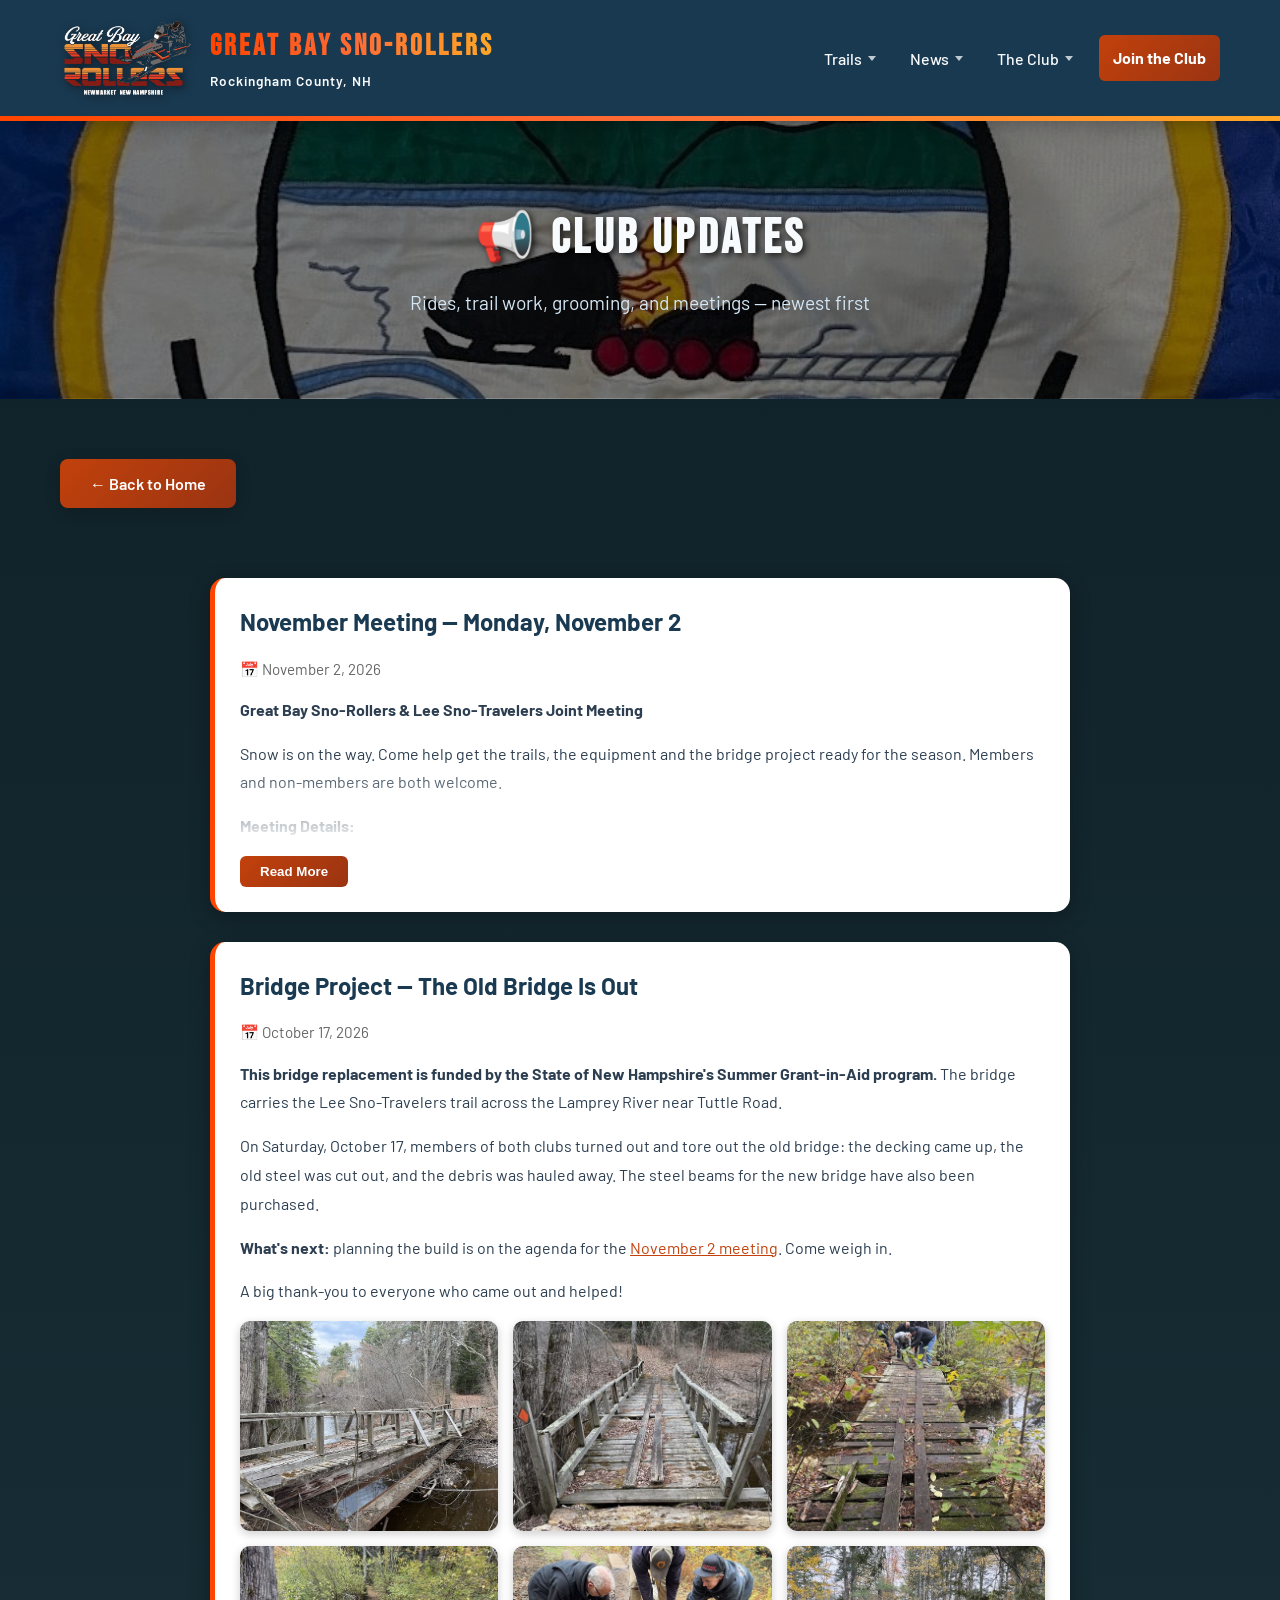
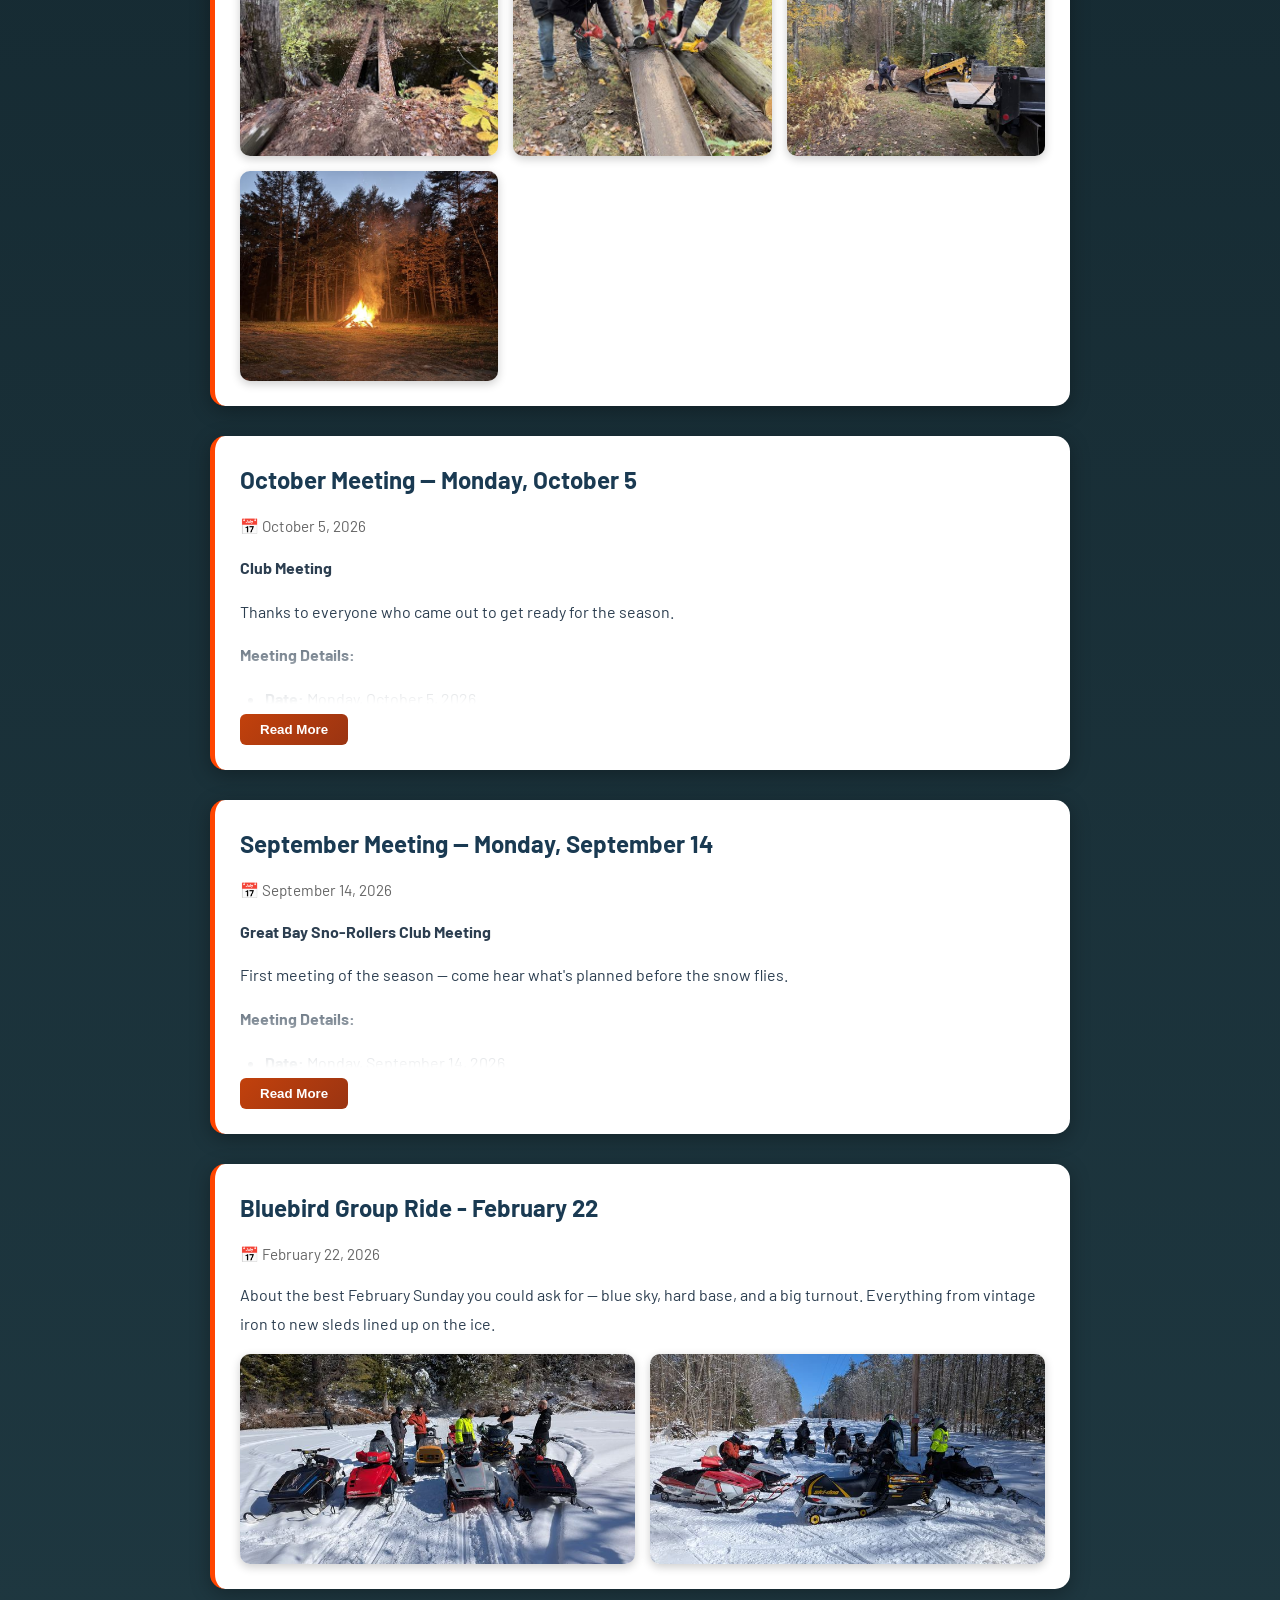
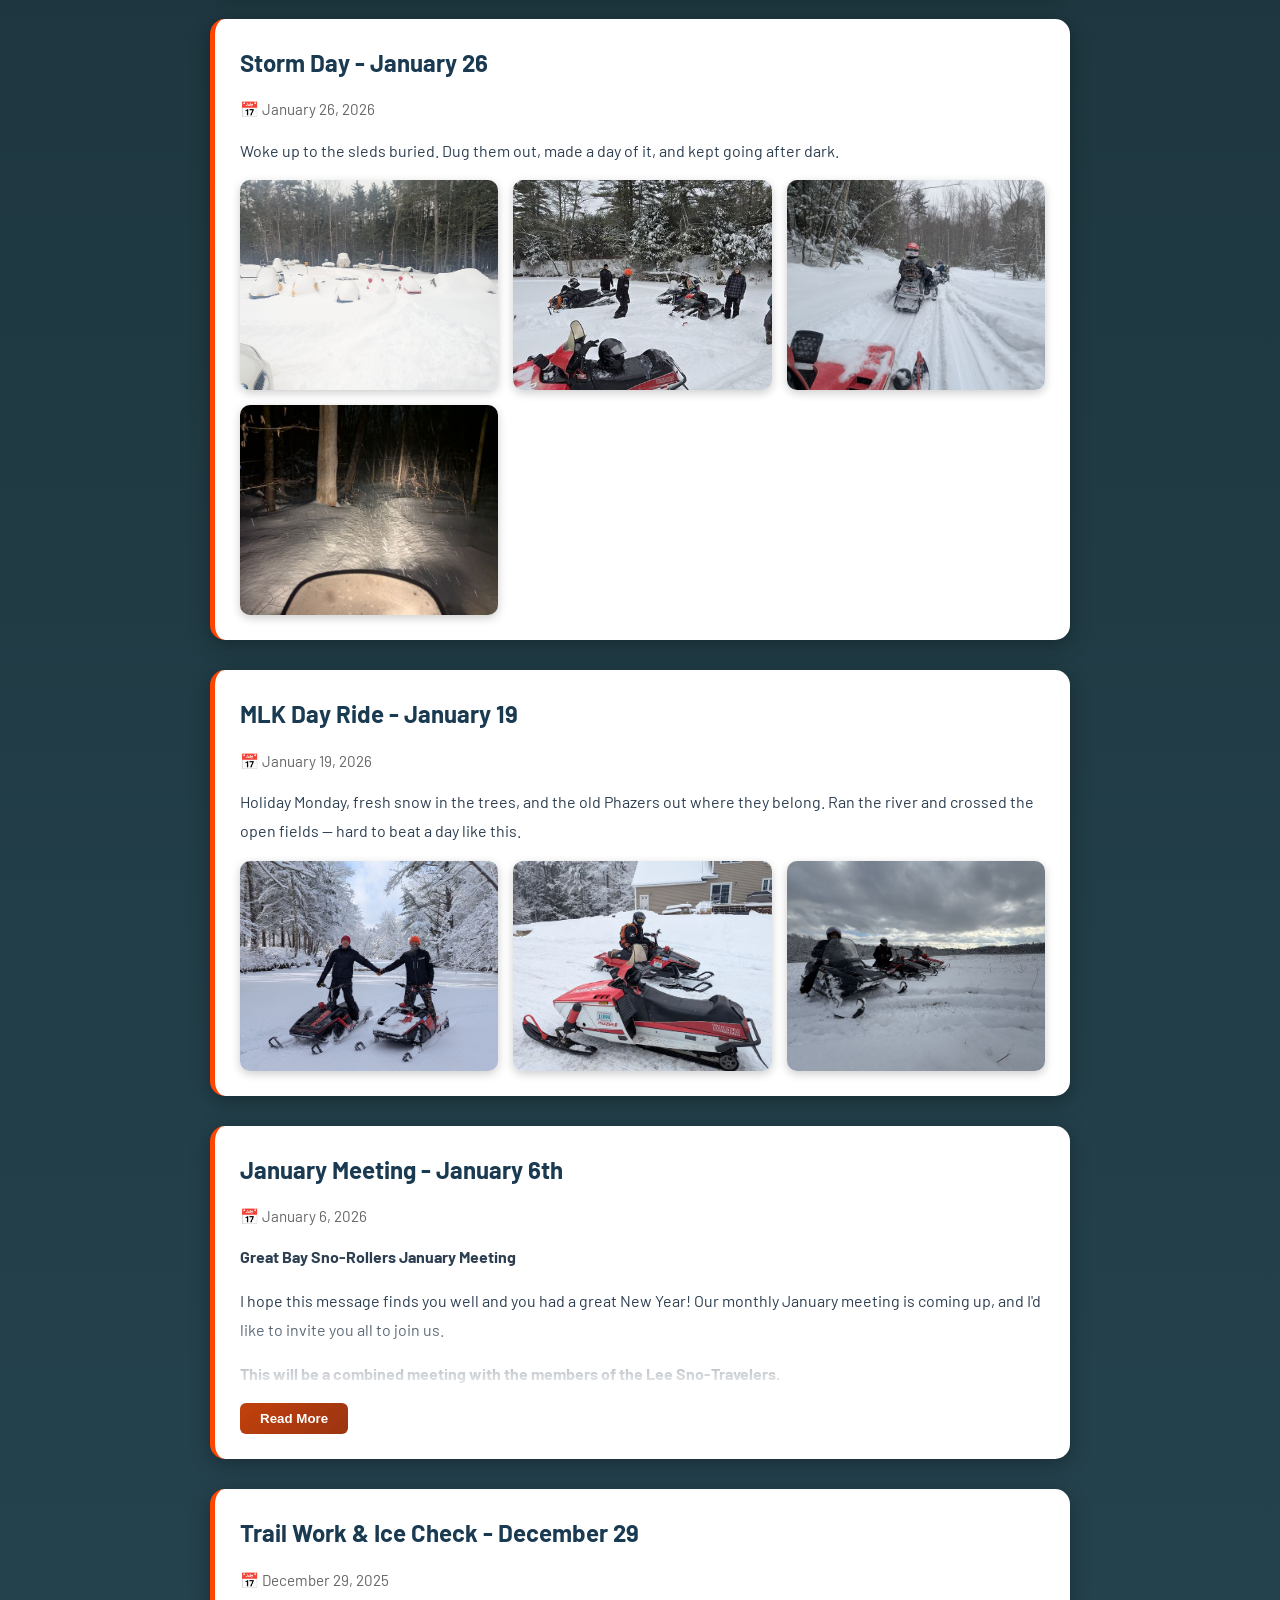
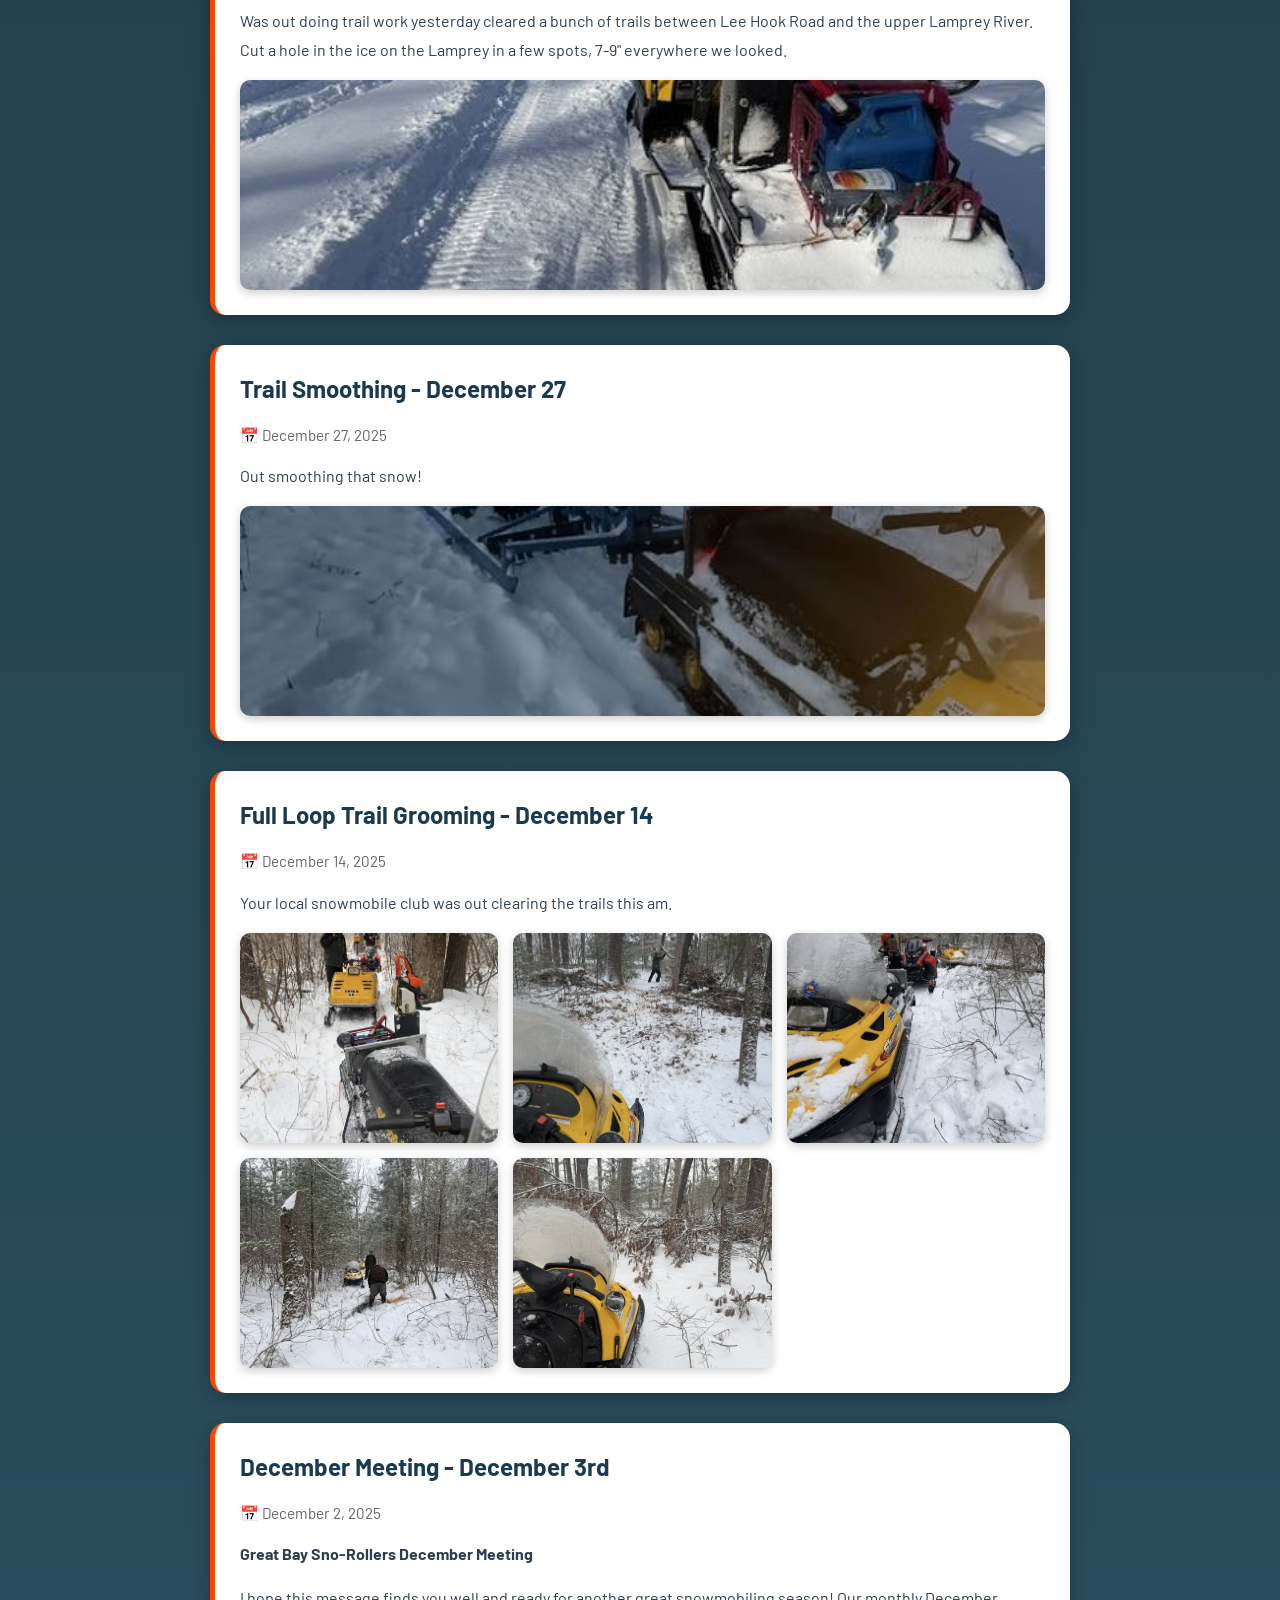
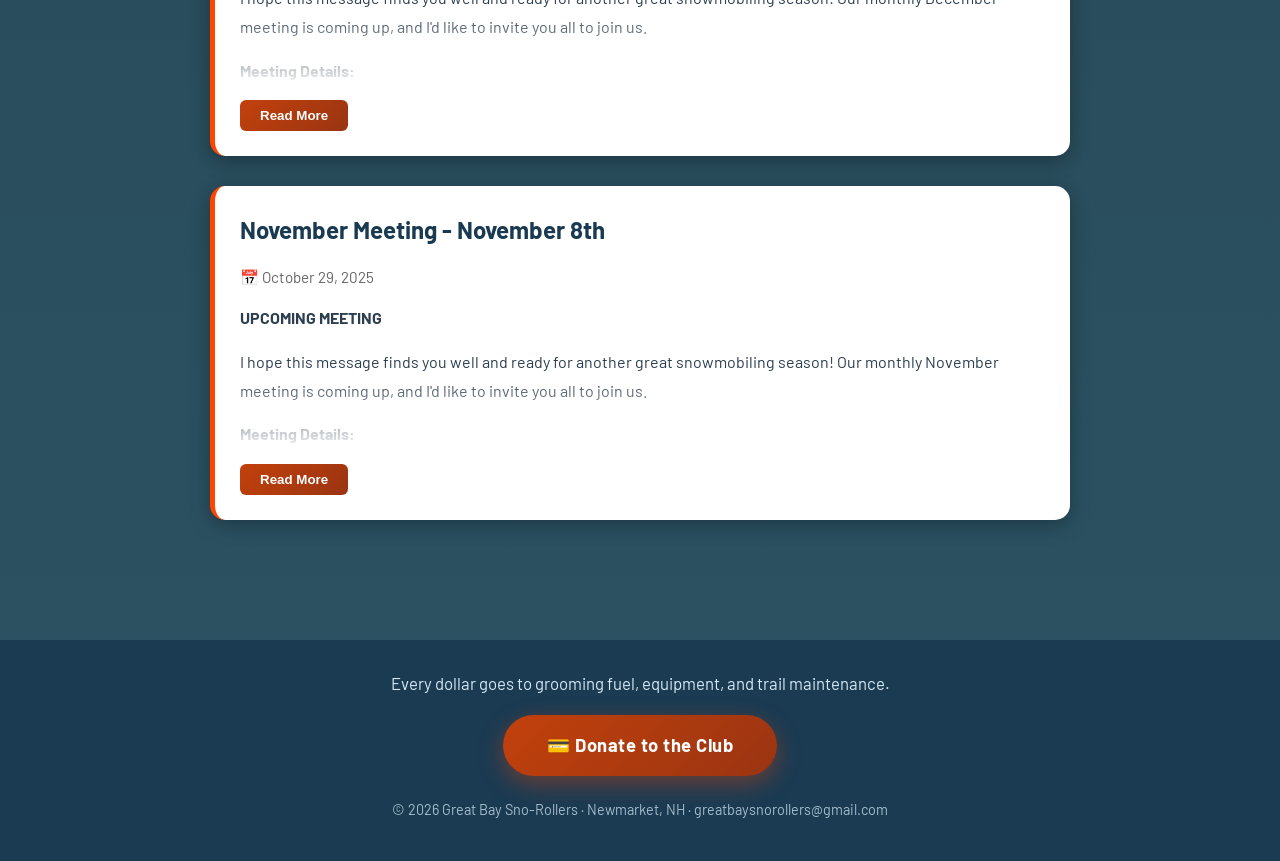
==== commit 16bcfcc2: "Trim the October 5 meeting post to a short summary Drop the detailed agenda; keep the meeting detail" ====
--- a/club-updates.html
+++ b/club-updates.html
@@ -674,38 +674,20 @@
                     </div>
                     <p class="update-date">&#128197; October 5, 2026</p>
                     <div class="update-content expandable-content collapsed" id="arcOct5">
-                        <p><strong>Meeting recap</strong></p>
-                        <p style="margin-top: 10px;">Thanks to everyone who came out to Billy's shop. Here's what we covered.</p>
-
-                        <p style="margin-top: 15px;"><strong>Summer Grant-in-Aid bridge project</strong></p>
-                        <p>Glenn is project manager. We talked through how and when to build, the design choices
-                           still to make (6 or 8 foot width, curbing or railing), and getting help from other clubs.
-                           The old bridge came out on October 17 &mdash;
-                           <a href="#bridgeOct17">see the update</a>.</p>
-
-                        <p style="margin-top: 15px;"><strong>Trail naming</strong></p>
-                        <p>Most of our trail sections still carry generic names in the NH Sled app, and we want real
-                           ones. Suggestions are going into the club's trail naming list.</p>
-
-                        <p style="margin-top: 15px;"><strong>Signage and landowner items</strong></p>
-                        <p>New signs were ready for pickup in Concord, and we still need someone to own improving
-                           the signs out on the trails. We also went over a few possible reroutes and some trail
-                           cleanup carried over from the spring.</p>
-
-                        <p style="margin-top: 15px;"><strong>Grooming equipment</strong></p>
+                        <p><strong>Club Meeting</strong></p>
+                        <p style="margin-top: 10px;">Thanks to everyone who came out to get ready for the season.</p>
+
+                        <p style="margin-top: 15px;"><strong>Meeting Details:</strong></p>
                         <ul style="padding-left: 25px; line-height: 1.8;">
-                            <li>Kyle took the Mogul Master to fix up</li>
-                            <li>George took the home-made 4x8 static drags for maintenance and improvements</li>
-                            <li>Billy is working on the Lee Skandic: steering and new skis</li>
+                            <li><strong>Date:</strong> Monday, October 5, 2026</li>
+                            <li><strong>Time:</strong> 6:00 PM</li>
+                            <li><strong>Location:</strong> Billy's shop &mdash; 31 Tuckers Way, Newmarket, NH 03857</li>
                         </ul>
 
-                        <p style="margin-top: 15px;"><strong>Grooming test</strong></p>
-                        <p>If you'd like to help groom, start the state operator test early, since approval takes a
-                           while. Begin with the <a href="https://www.youtube.com/watch?v=FfKulGWo6WE" target="_blank" rel="noopener">training video</a>,
-                           and reach out to us for the quiz and slides.</p>
-
-                        <p style="margin-top: 15px;">Next meeting: <a href="events.html">Monday, November 2</a>.
-                           Want the agenda and recaps by email? <a href="get-involved.html">Sign up here</a>.</p>
+                        <p style="margin-top: 15px;"><strong>Want the full recap?</strong> Agendas and meeting recaps go
+                           out by email. <a href="get-involved.html">Sign up for club emails</a> to get them.</p>
+
+                        <p style="margin-top: 15px;">Next meeting: <a href="events.html">Monday, November 2</a>.</p>
                         <p style="margin-top: 10px;"><strong>Ride safe,</strong><br>Great Bay Sno-Rollers &amp; Lee Sno-Travelers</p>
                     </div>
                     <button class="expand-button" onclick="toggleExpand('arcOct5', this)">Read More</button>
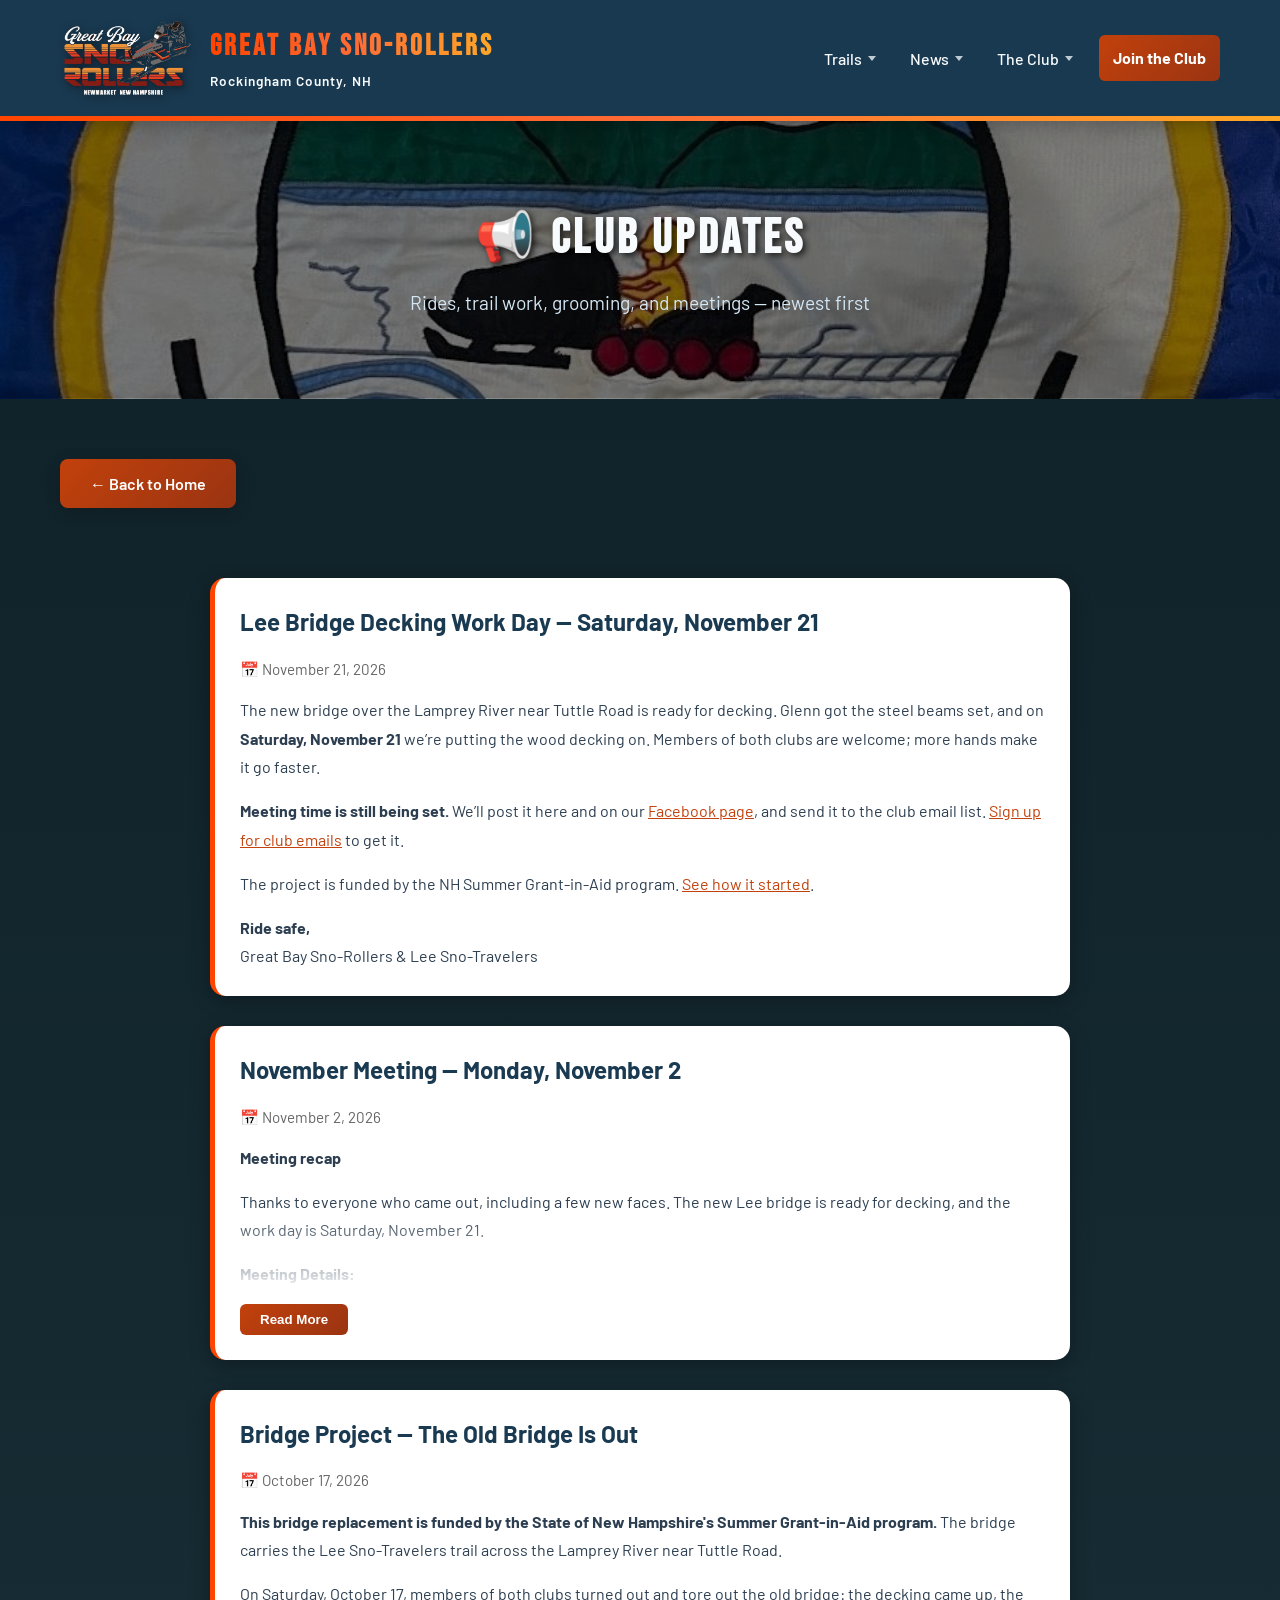
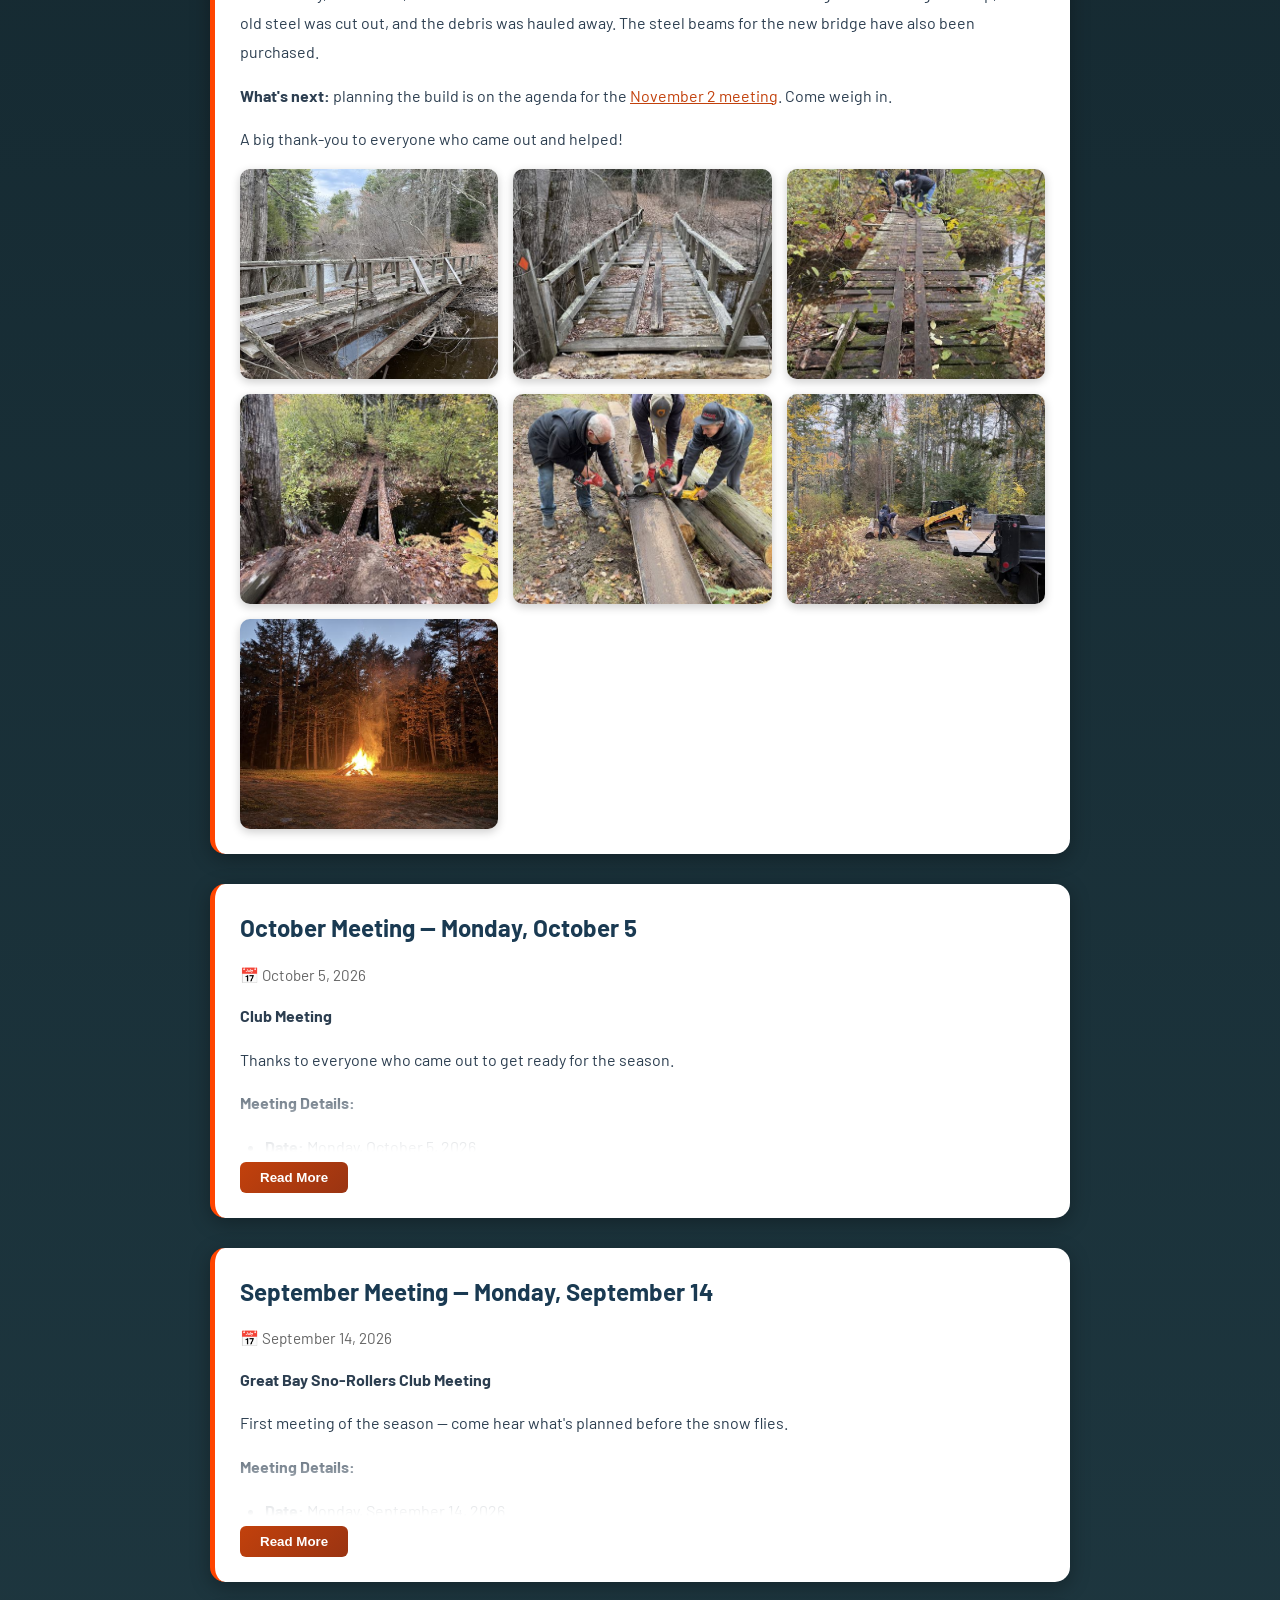
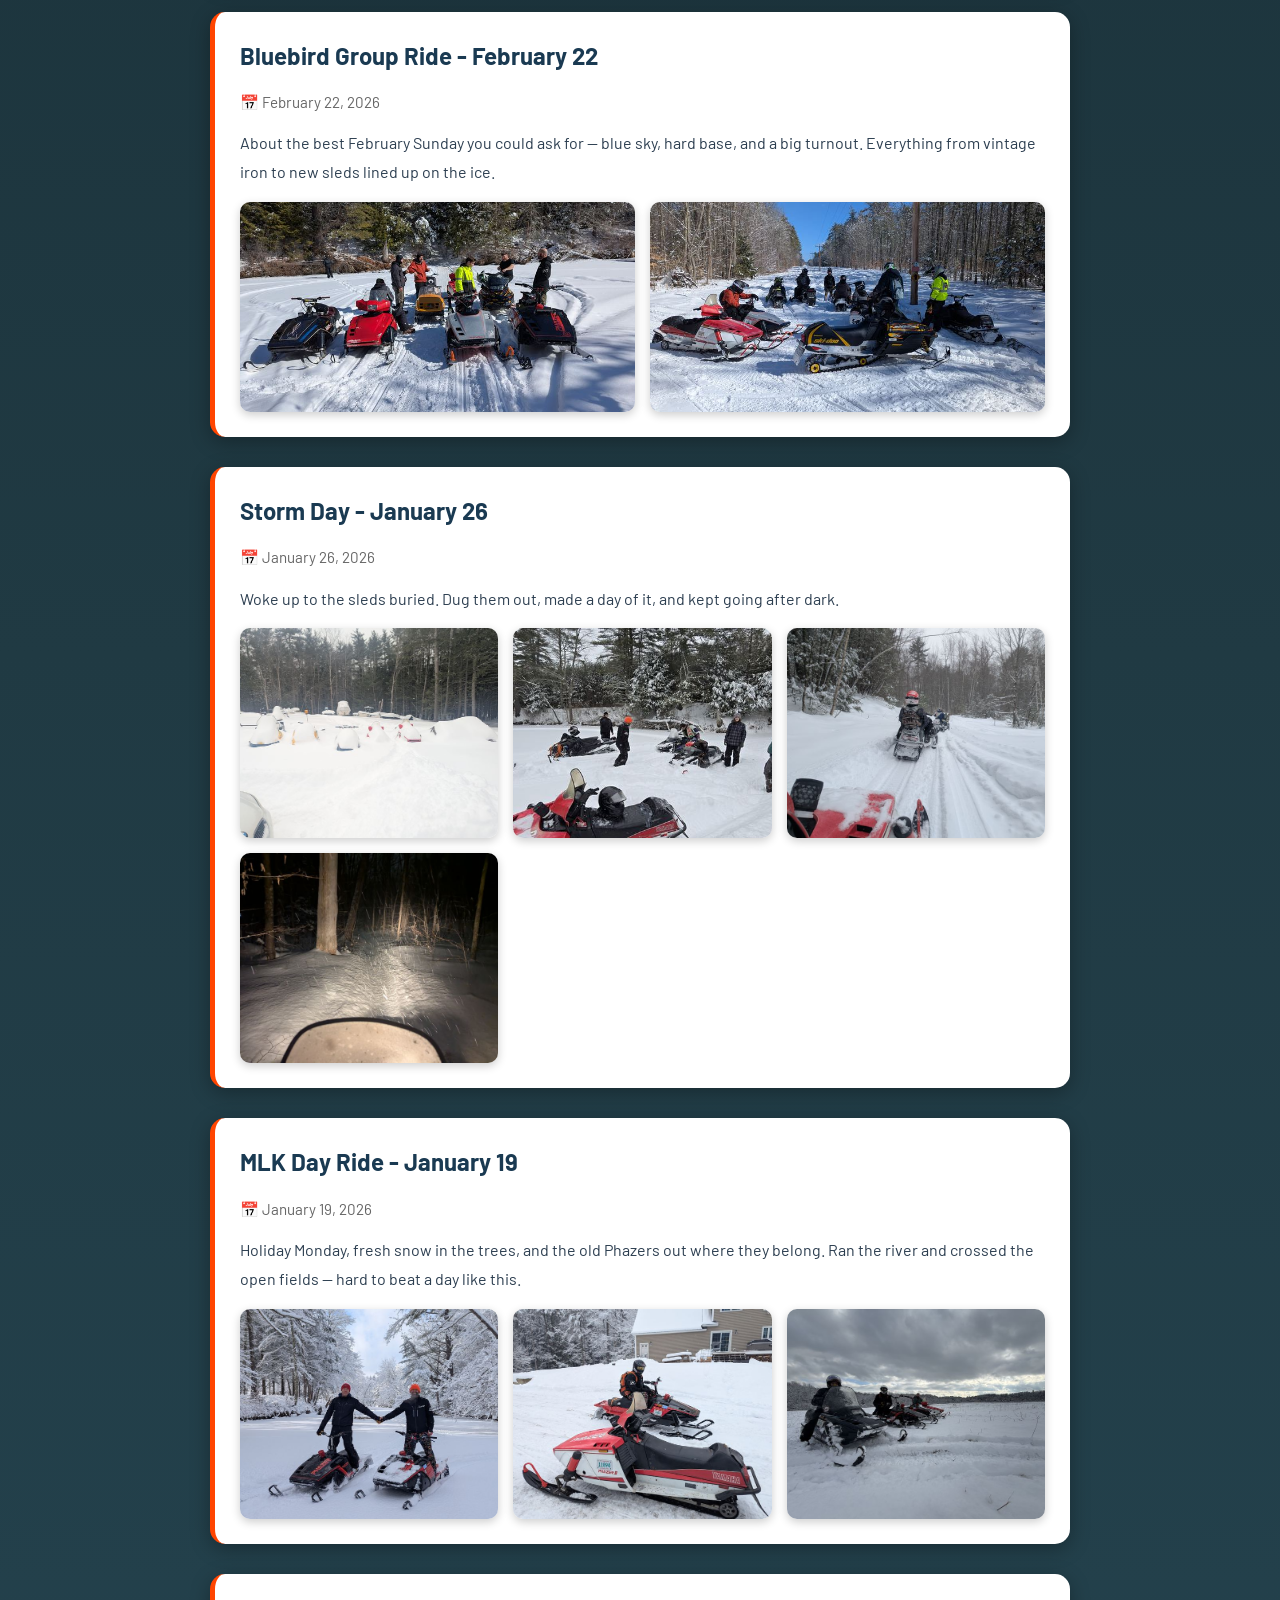
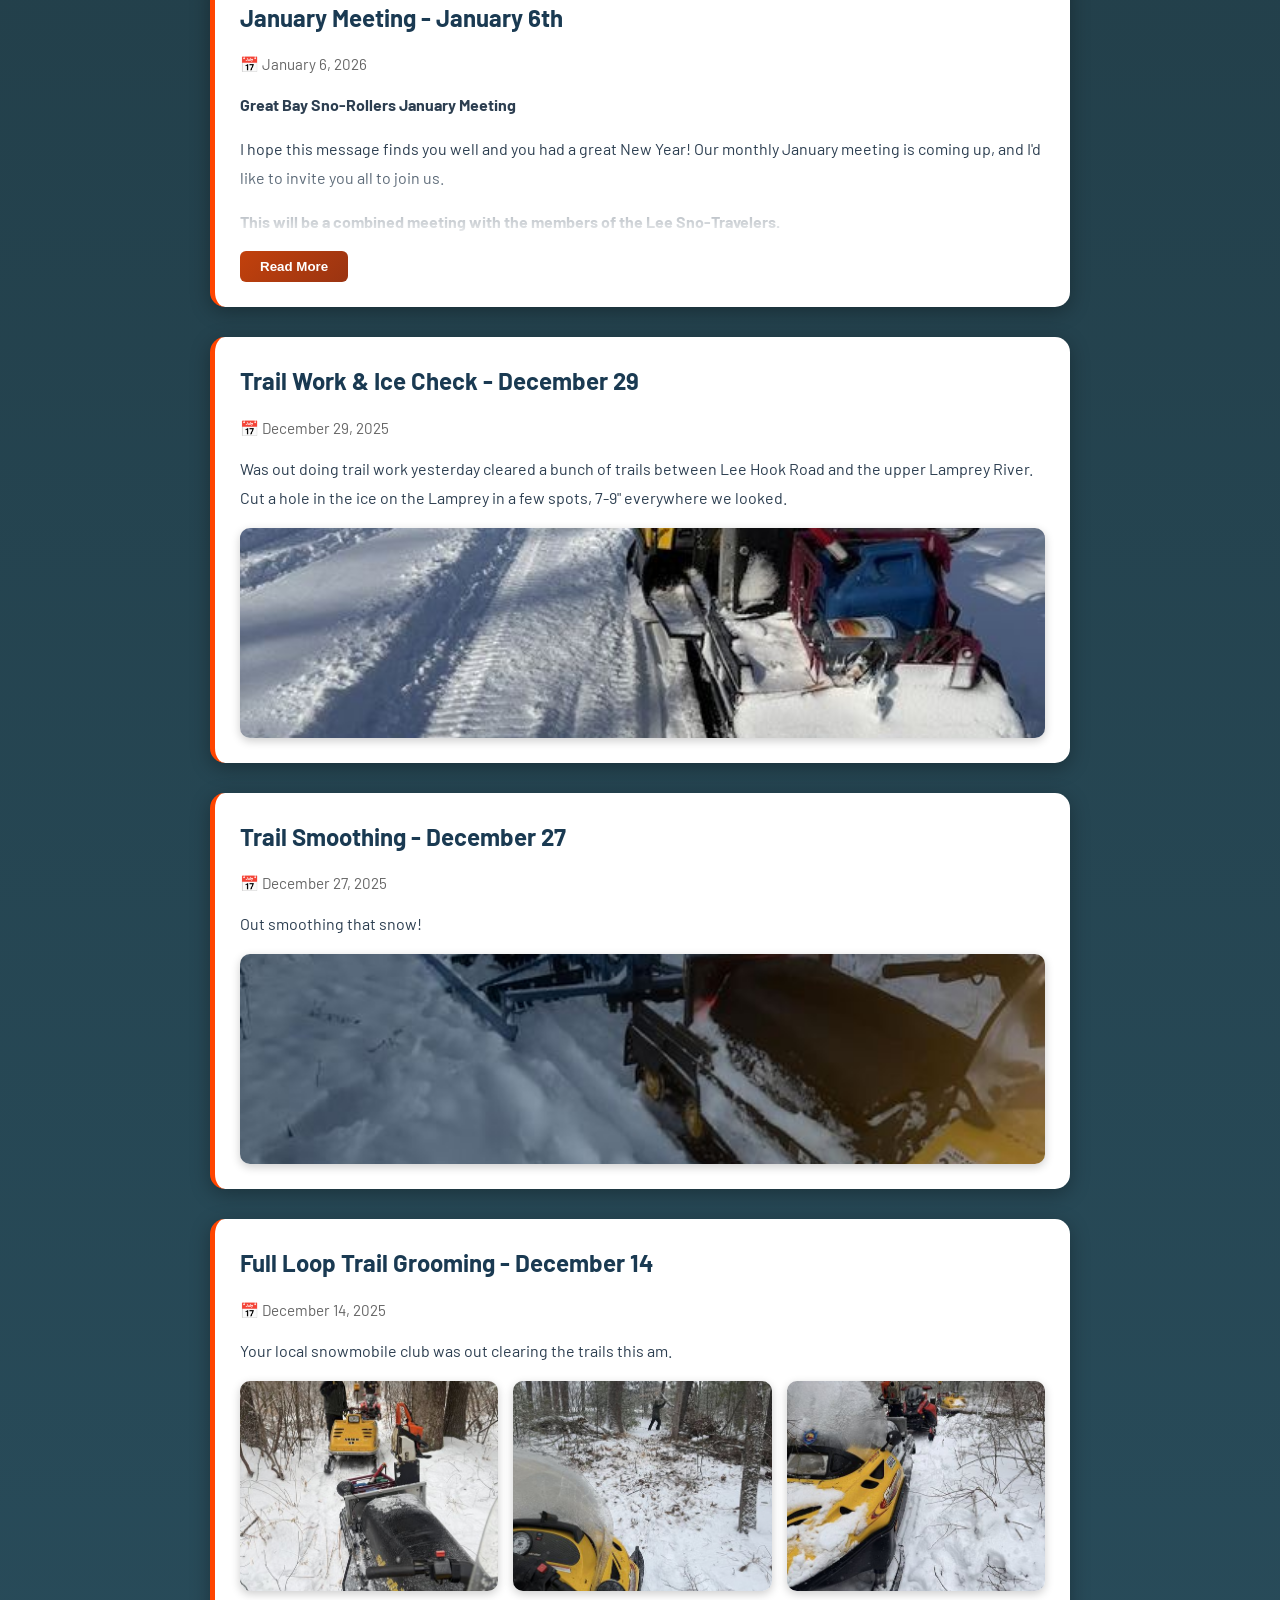
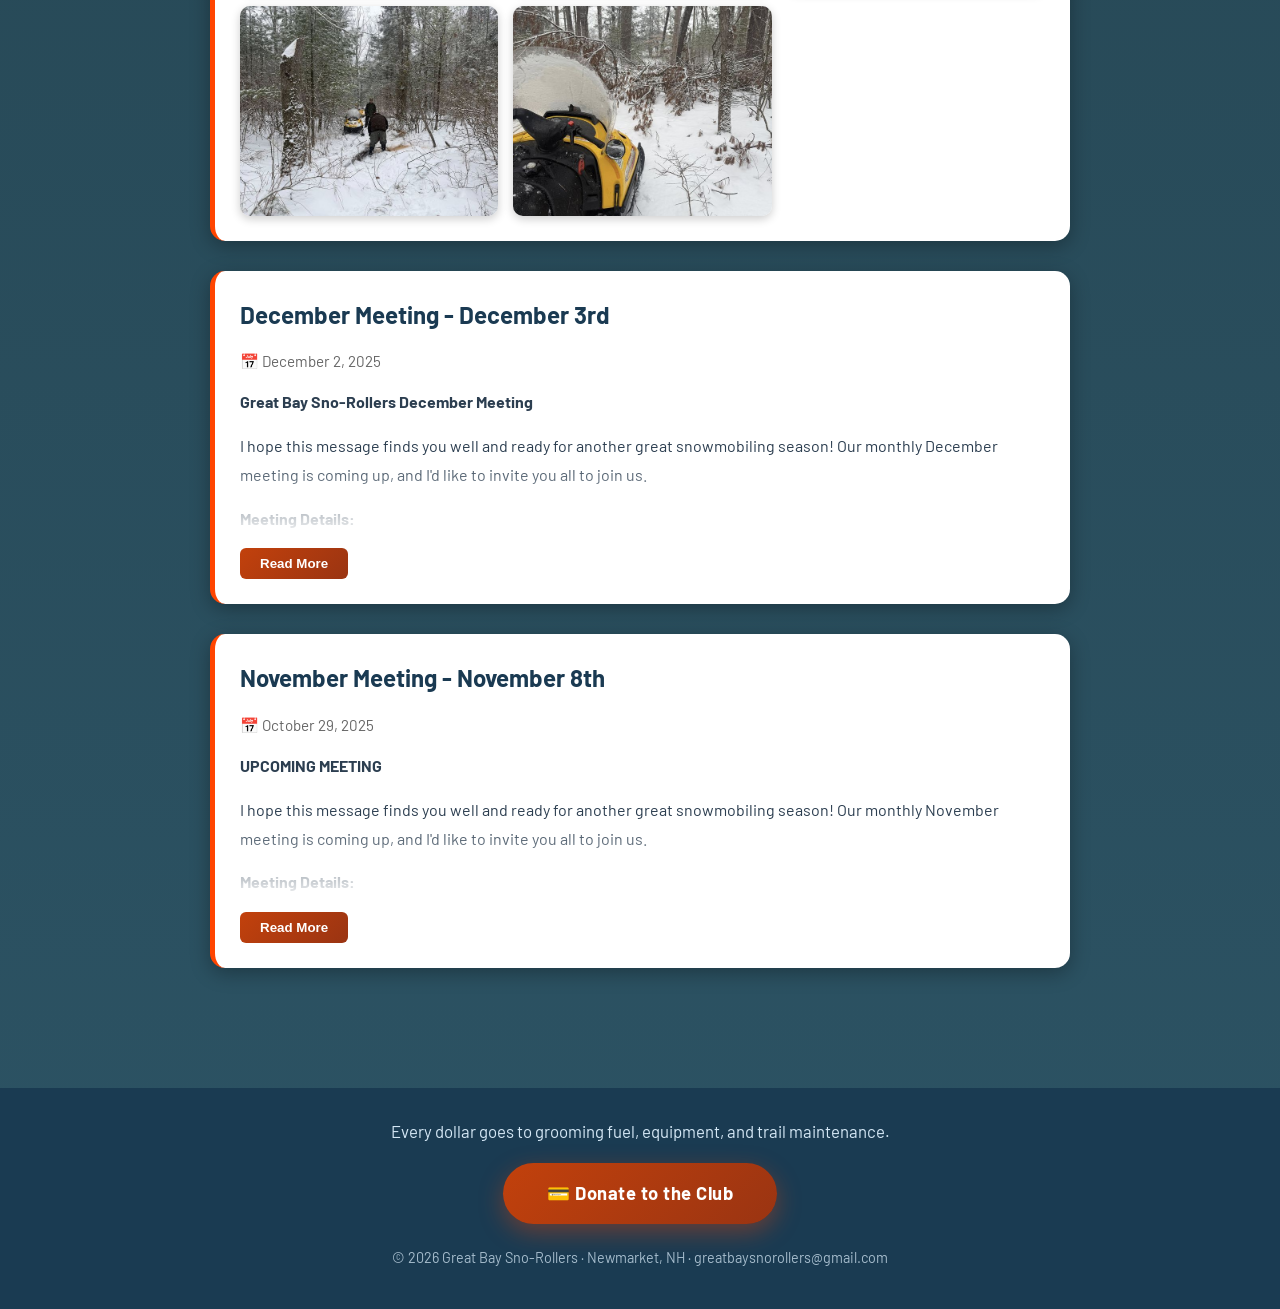
==== commit 6f471c91: "Nov 21 bridge decking work day, Nov 2 recap, SledNH app and QR code - New post for the Lee bridge de" ====
--- a/club-updates.html
+++ b/club-updates.html
@@ -613,15 +613,33 @@
         <div class="updates-grid">
 
 
+            <div class="update-card" id="workdayNov21" style="scroll-margin-top: 120px; background: white; border-left: 5px solid var(--logo-gradient-start);">
+                    <div class="update-header">
+                        <h3 class="update-title">Lee Bridge Decking Work Day &mdash; Saturday, November 21</h3>
+                    </div>
+                    <p class="update-date">&#128197; November 21, 2026</p>
+                    <div class="update-content">
+                        <p>The new bridge over the Lamprey River near Tuttle Road is ready for decking. Glenn got the
+                           steel beams set, and on <strong>Saturday, November 21</strong> we&rsquo;re putting the wood
+                           decking on. Members of both clubs are welcome; more hands make it go faster.</p>
+                        <p style="margin-top: 10px;"><strong>Meeting time is still being set.</strong> We&rsquo;ll post it here
+                           and on our <a href="https://www.facebook.com/GreatBaySnoRollersLeeSnoTravelers" target="_blank" rel="noopener">Facebook page</a>,
+                           and send it to the club email list. <a href="get-involved.html">Sign up for club emails</a> to get it.</p>
+                        <p style="margin-top: 10px;">The project is funded by the NH Summer Grant-in-Aid program.
+                           <a href="#bridgeOct17">See how it started</a>.</p>
+                        <p style="margin-top: 10px;"><strong>Ride safe,</strong><br>Great Bay Sno-Rollers &amp; Lee Sno-Travelers</p>
+                    </div>
+                </div>
+
             <div class="update-card" style="background: white; border-left: 5px solid var(--logo-gradient-start);">
                     <div class="update-header">
                         <h3 class="update-title">November Meeting &mdash; Monday, November 2</h3>
                     </div>
                     <p class="update-date">&#128197; November 2, 2026</p>
                     <div class="update-content expandable-content collapsed" id="arcNov2">
-                        <p><strong>Great Bay Sno-Rollers &amp; Lee Sno-Travelers Joint Meeting</strong></p>
-                        <p style="margin-top: 10px;">Snow is on the way. Come help get the trails, the equipment and the
-                           bridge project ready for the season. Members and non-members are both welcome.</p>
+                        <p><strong>Meeting recap</strong></p>
+                        <p style="margin-top: 10px;">Thanks to everyone who came out, including a few new faces. The new Lee bridge is
+                           ready for decking, and the work day is Saturday, November 21.</p>
 
                         <p style="margin-top: 15px;"><strong>Meeting Details:</strong></p>
                         <ul style="padding-left: 25px; line-height: 1.8;">
@@ -630,13 +648,11 @@
                             <li><strong>Location:</strong> Billy's shop &mdash; 31 Tuckers Way, Newmarket, NH 03857</li>
                         </ul>
 
-                        <p style="margin-top: 15px;"><strong>Want the full agenda?</strong> It goes out by email before
-                           every meeting, along with trail work days and club news.
-                           <a href="get-involved.html">Sign up for club emails</a> to get it.</p>
-
-                        <p style="margin-top: 15px;">The full meeting schedule is on the <a href="events.html">events page</a>.</p>
+                        <p style="margin-top: 15px;"><strong>Want the full recap?</strong> Agendas and meeting recaps go
+                           out by email. <a href="get-involved.html">Sign up for club emails</a> to get them.</p>
+
+                        <p style="margin-top: 15px;">Next meeting: <a href="events.html">Monday, December 7</a>.</p>
                         <p style="margin-top: 10px;"><strong>Ride safe,</strong><br>Great Bay Sno-Rollers &amp; Lee Sno-Travelers</p>
-                        <p style="margin-top: 10px; font-style: italic; color: #55606c;"><strong>PS -</strong> Bring a camp chair and the shop/meeting is beer-friendly.</p>
                     </div>
                     <button class="expand-button" onclick="toggleExpand('arcNov2', this)">Read More</button>
                 </div>
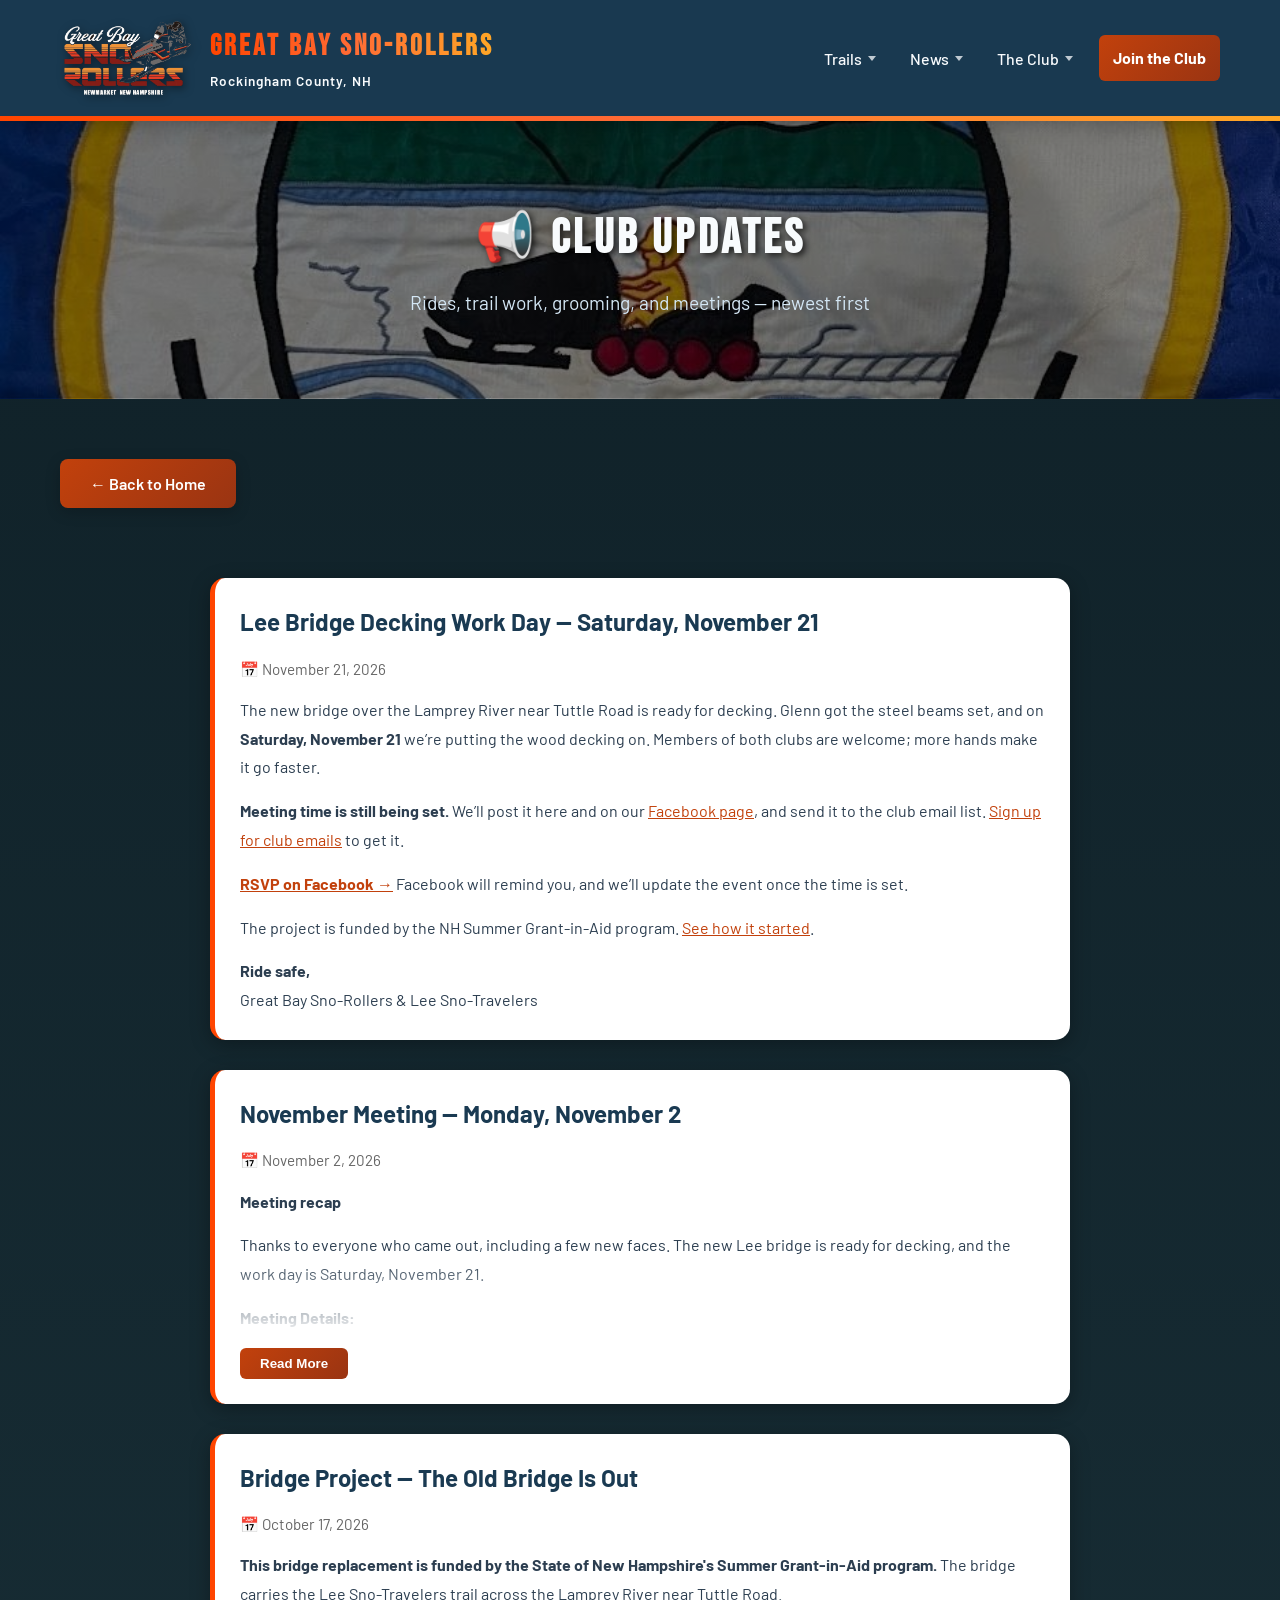
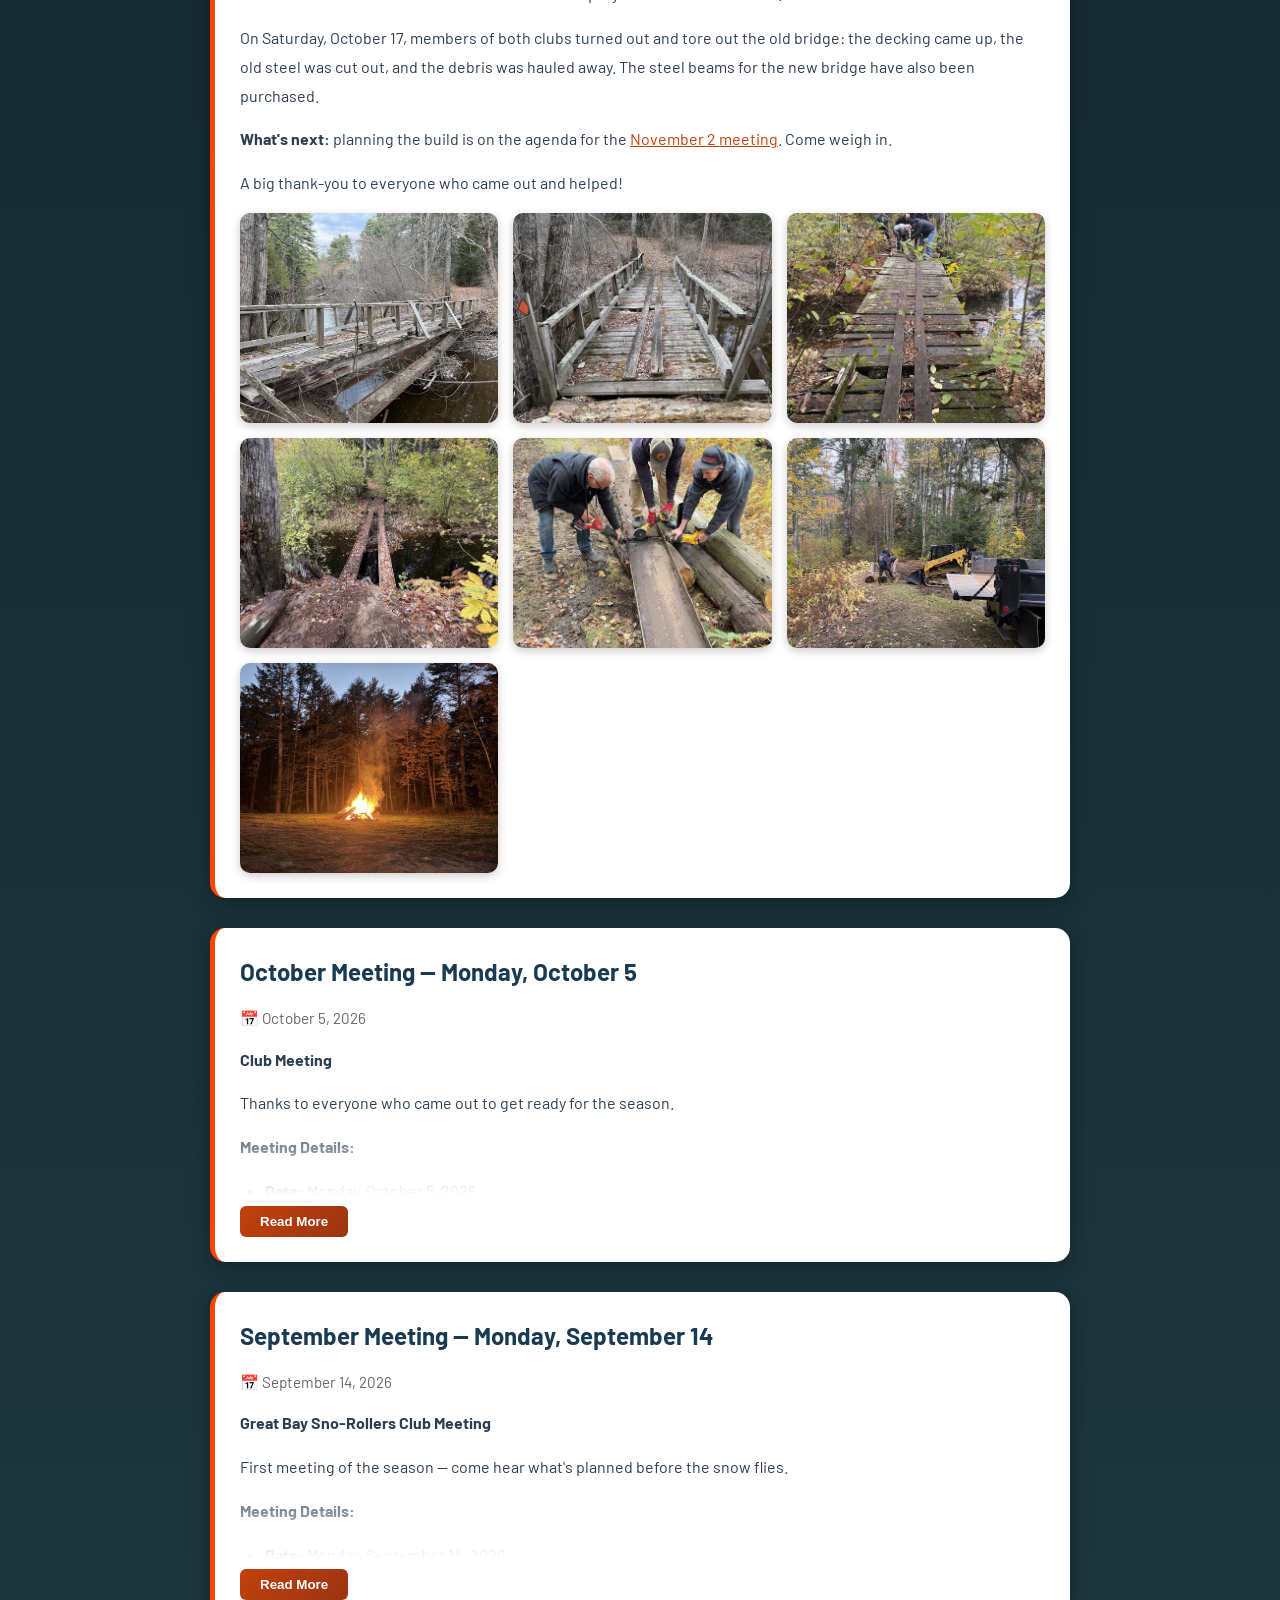
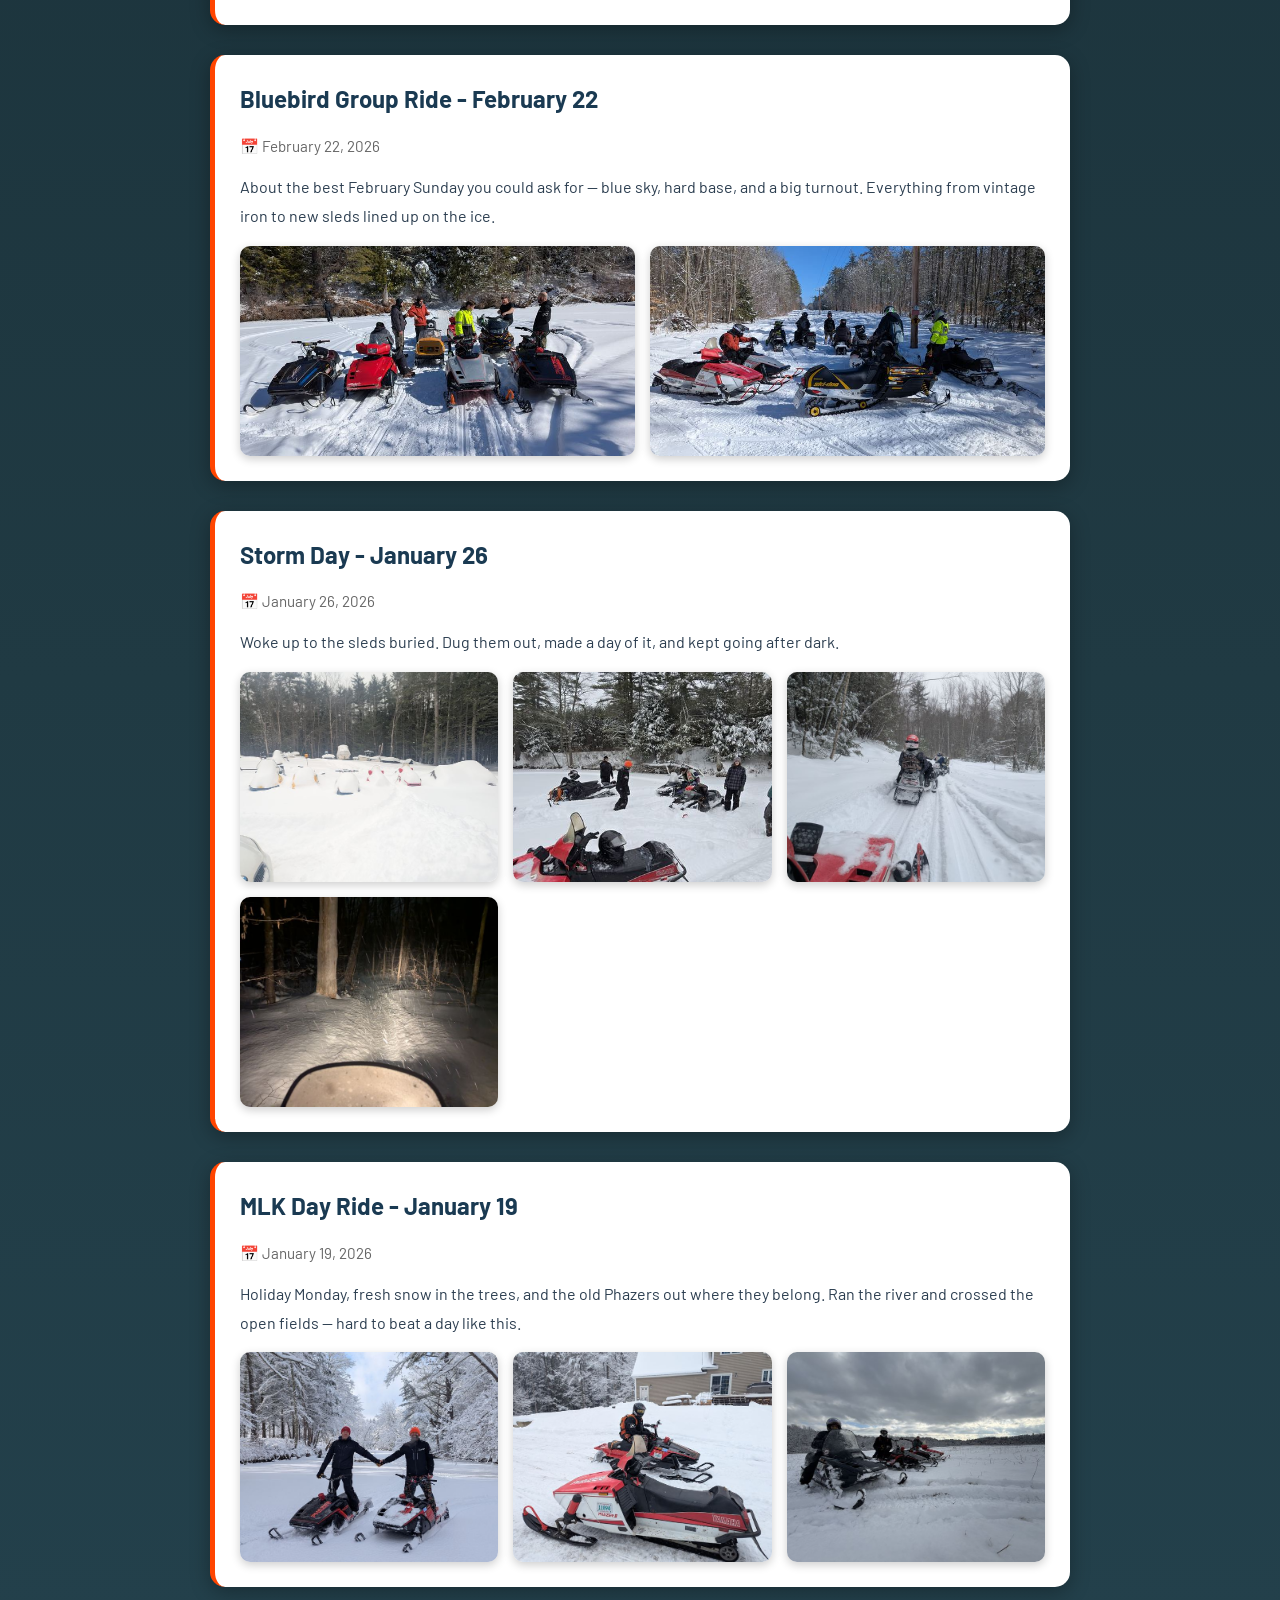
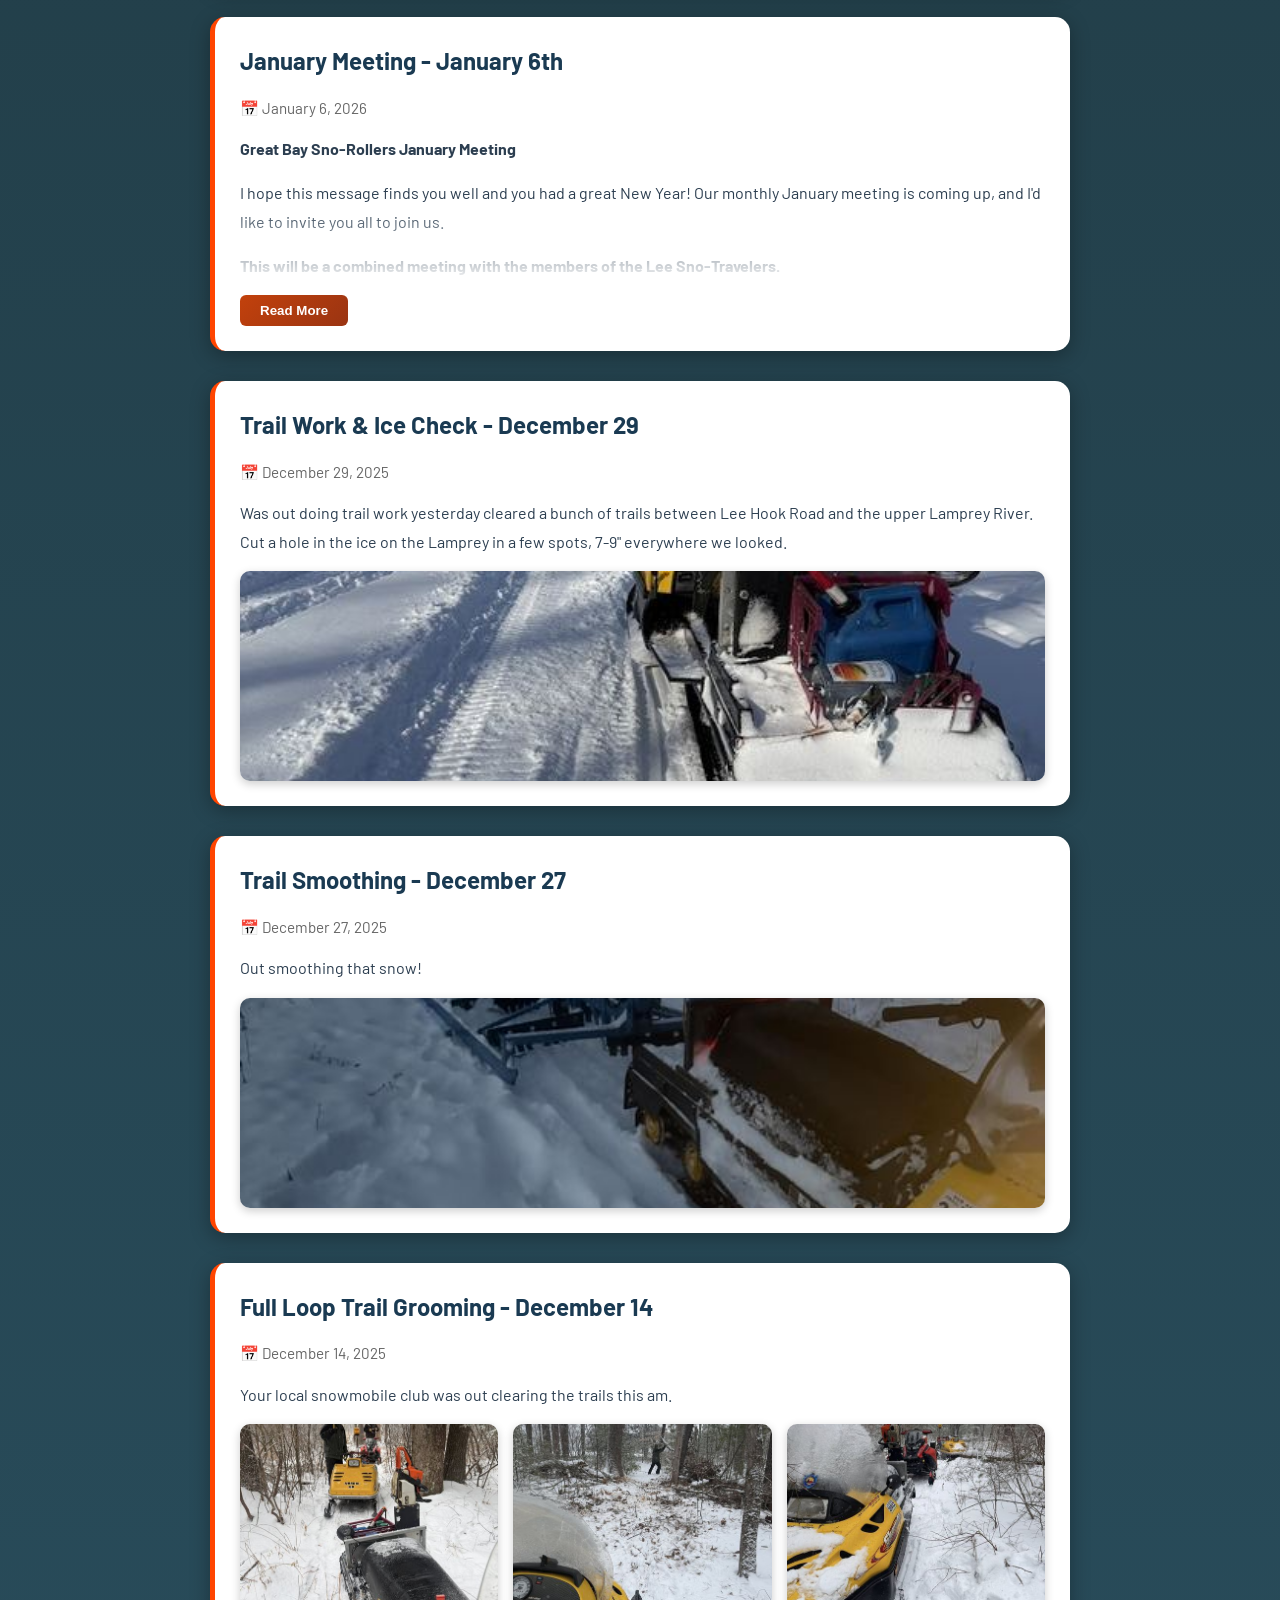
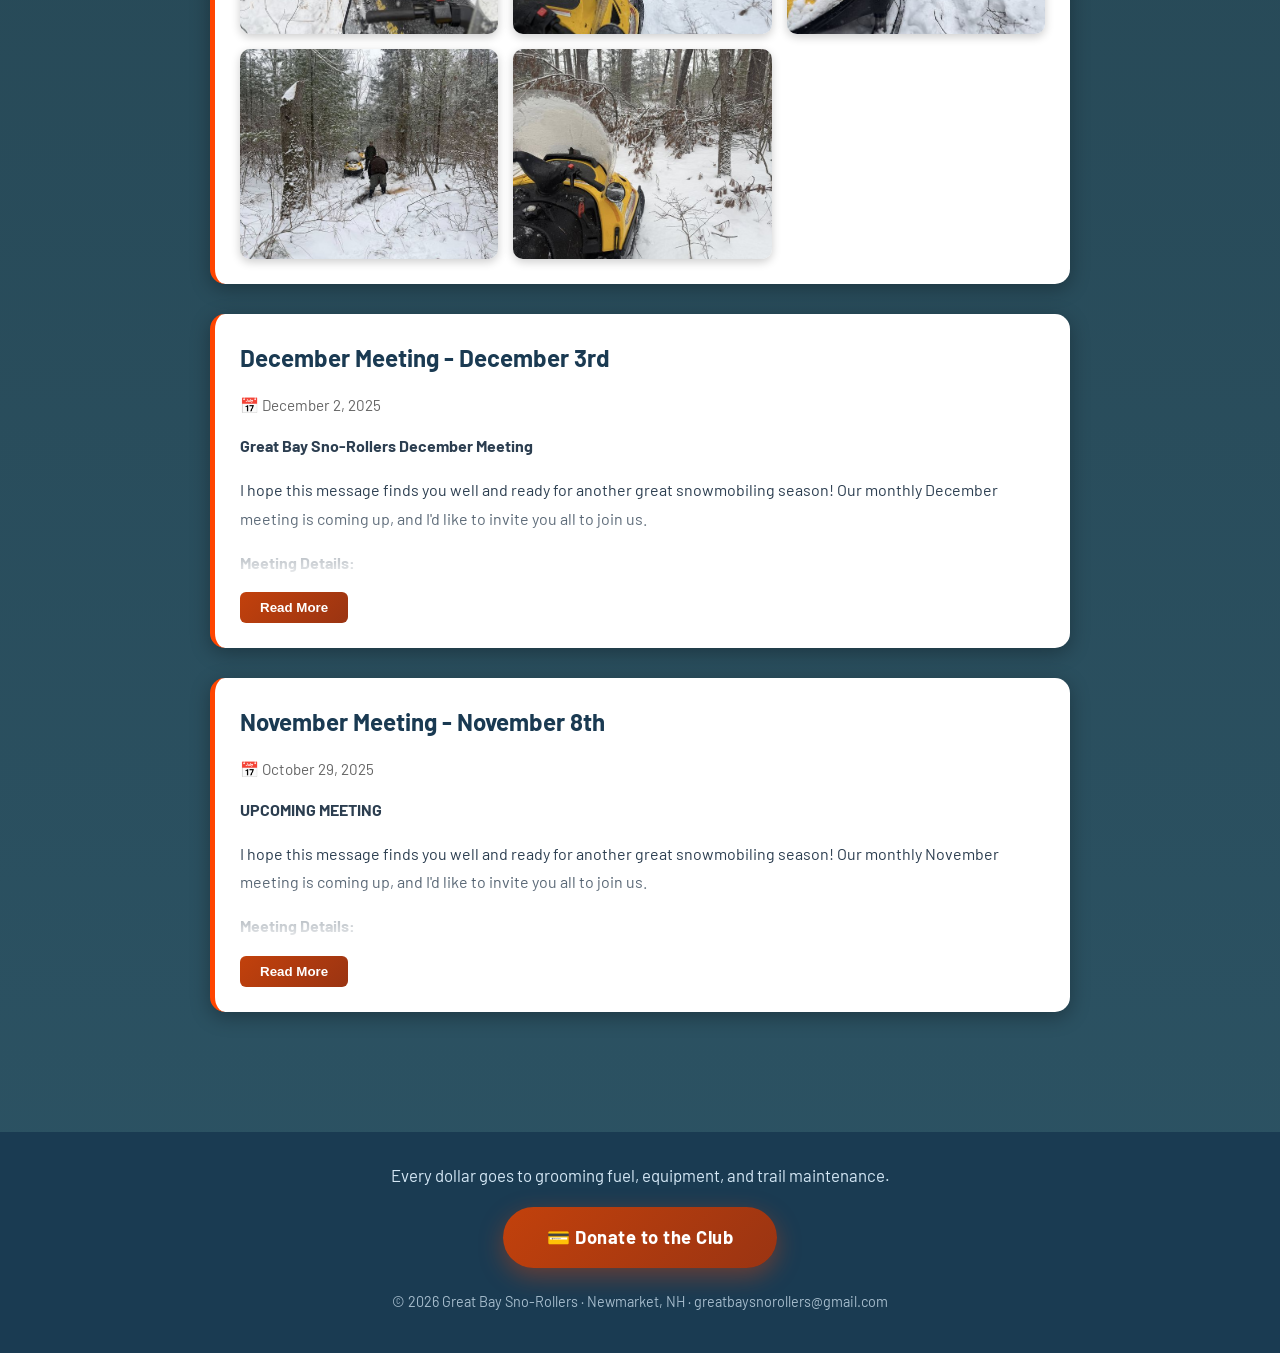
==== commit c186d628: "Link the Nov 21 work day's Facebook event Adds "RSVP on Facebook" to the work-day post (homepage and" ====
--- a/club-updates.html
+++ b/club-updates.html
@@ -625,6 +625,8 @@
                         <p style="margin-top: 10px;"><strong>Meeting time is still being set.</strong> We&rsquo;ll post it here
                            and on our <a href="https://www.facebook.com/GreatBaySnoRollersLeeSnoTravelers" target="_blank" rel="noopener">Facebook page</a>,
                            and send it to the club email list. <a href="get-involved.html">Sign up for club emails</a> to get it.</p>
+                        <p style="margin-top: 10px;"><a href="https://www.facebook.com/events/1889427749135666/" target="_blank" rel="noopener"><strong>RSVP on Facebook &rarr;</strong></a>
+                           Facebook will remind you, and we&rsquo;ll update the event once the time is set.</p>
                         <p style="margin-top: 10px;">The project is funded by the NH Summer Grant-in-Aid program.
                            <a href="#bridgeOct17">See how it started</a>.</p>
                         <p style="margin-top: 10px;"><strong>Ride safe,</strong><br>Great Bay Sno-Rollers &amp; Lee Sno-Travelers</p>
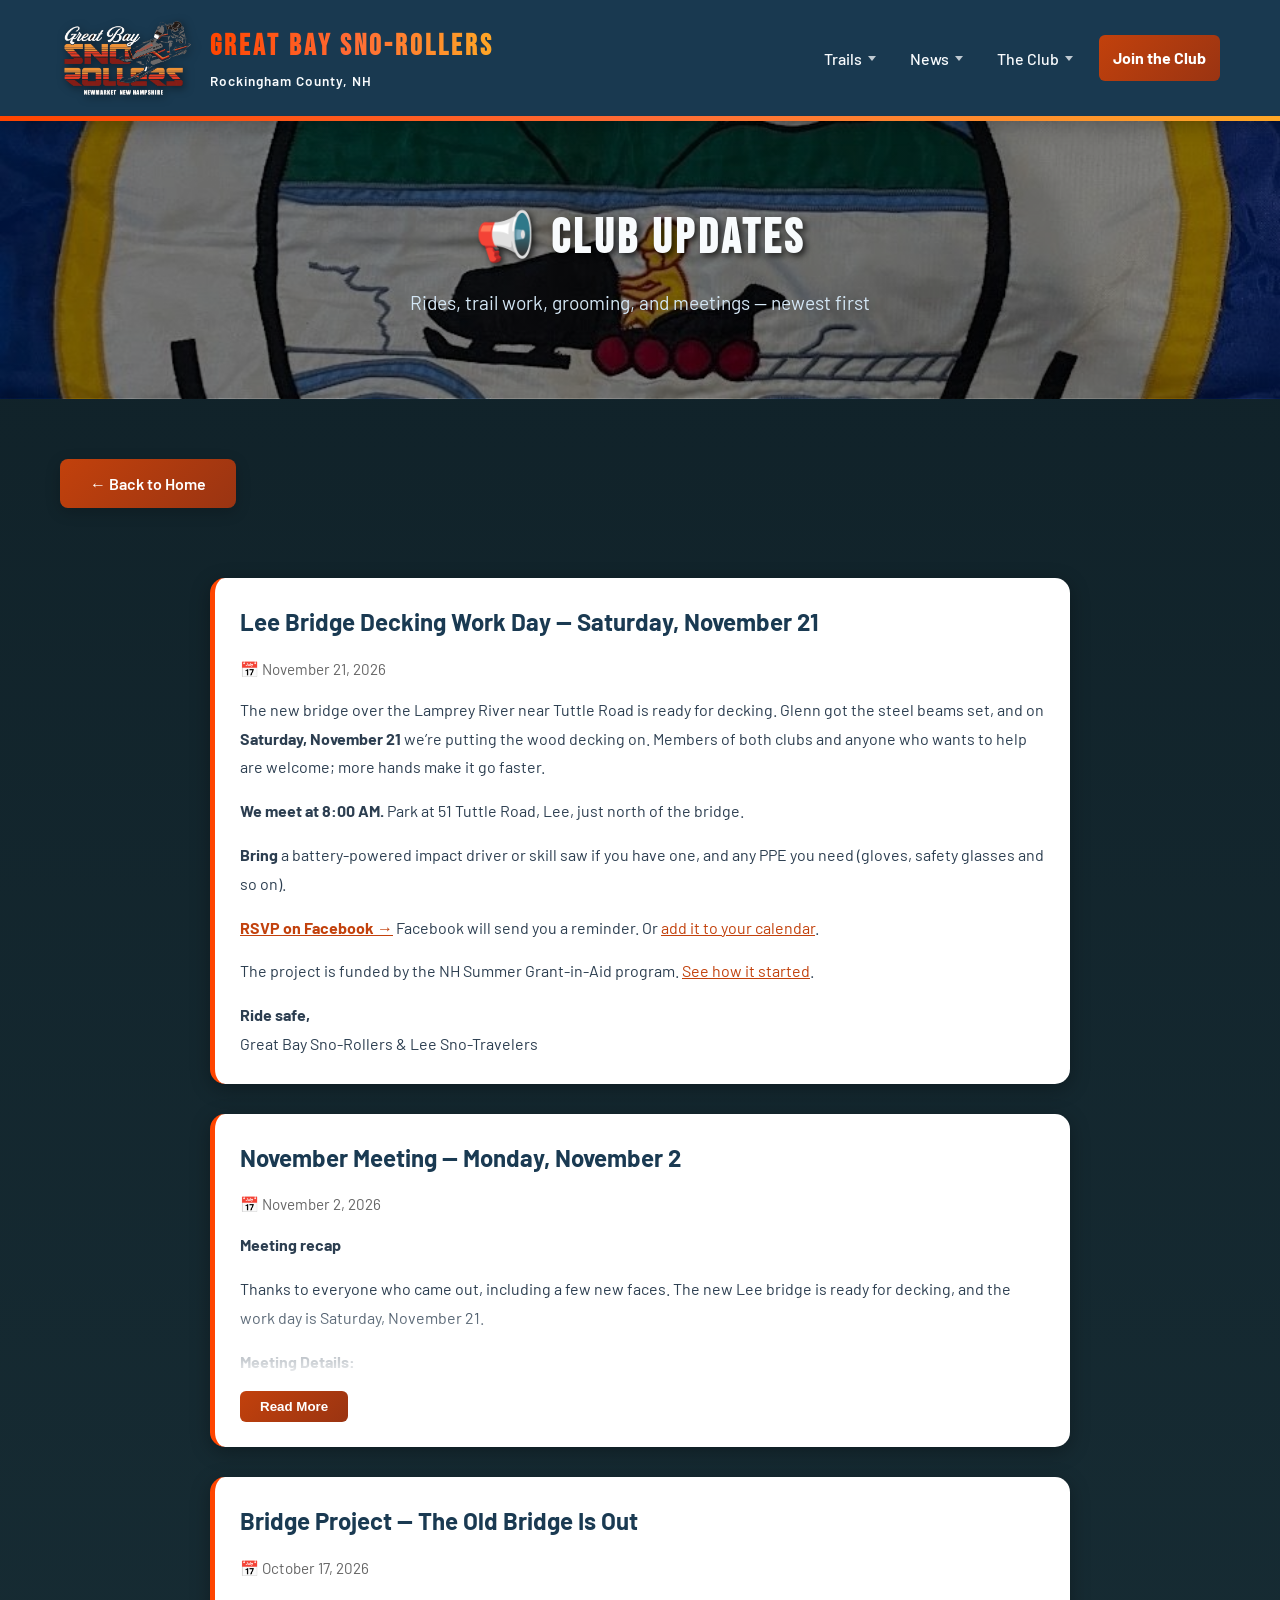
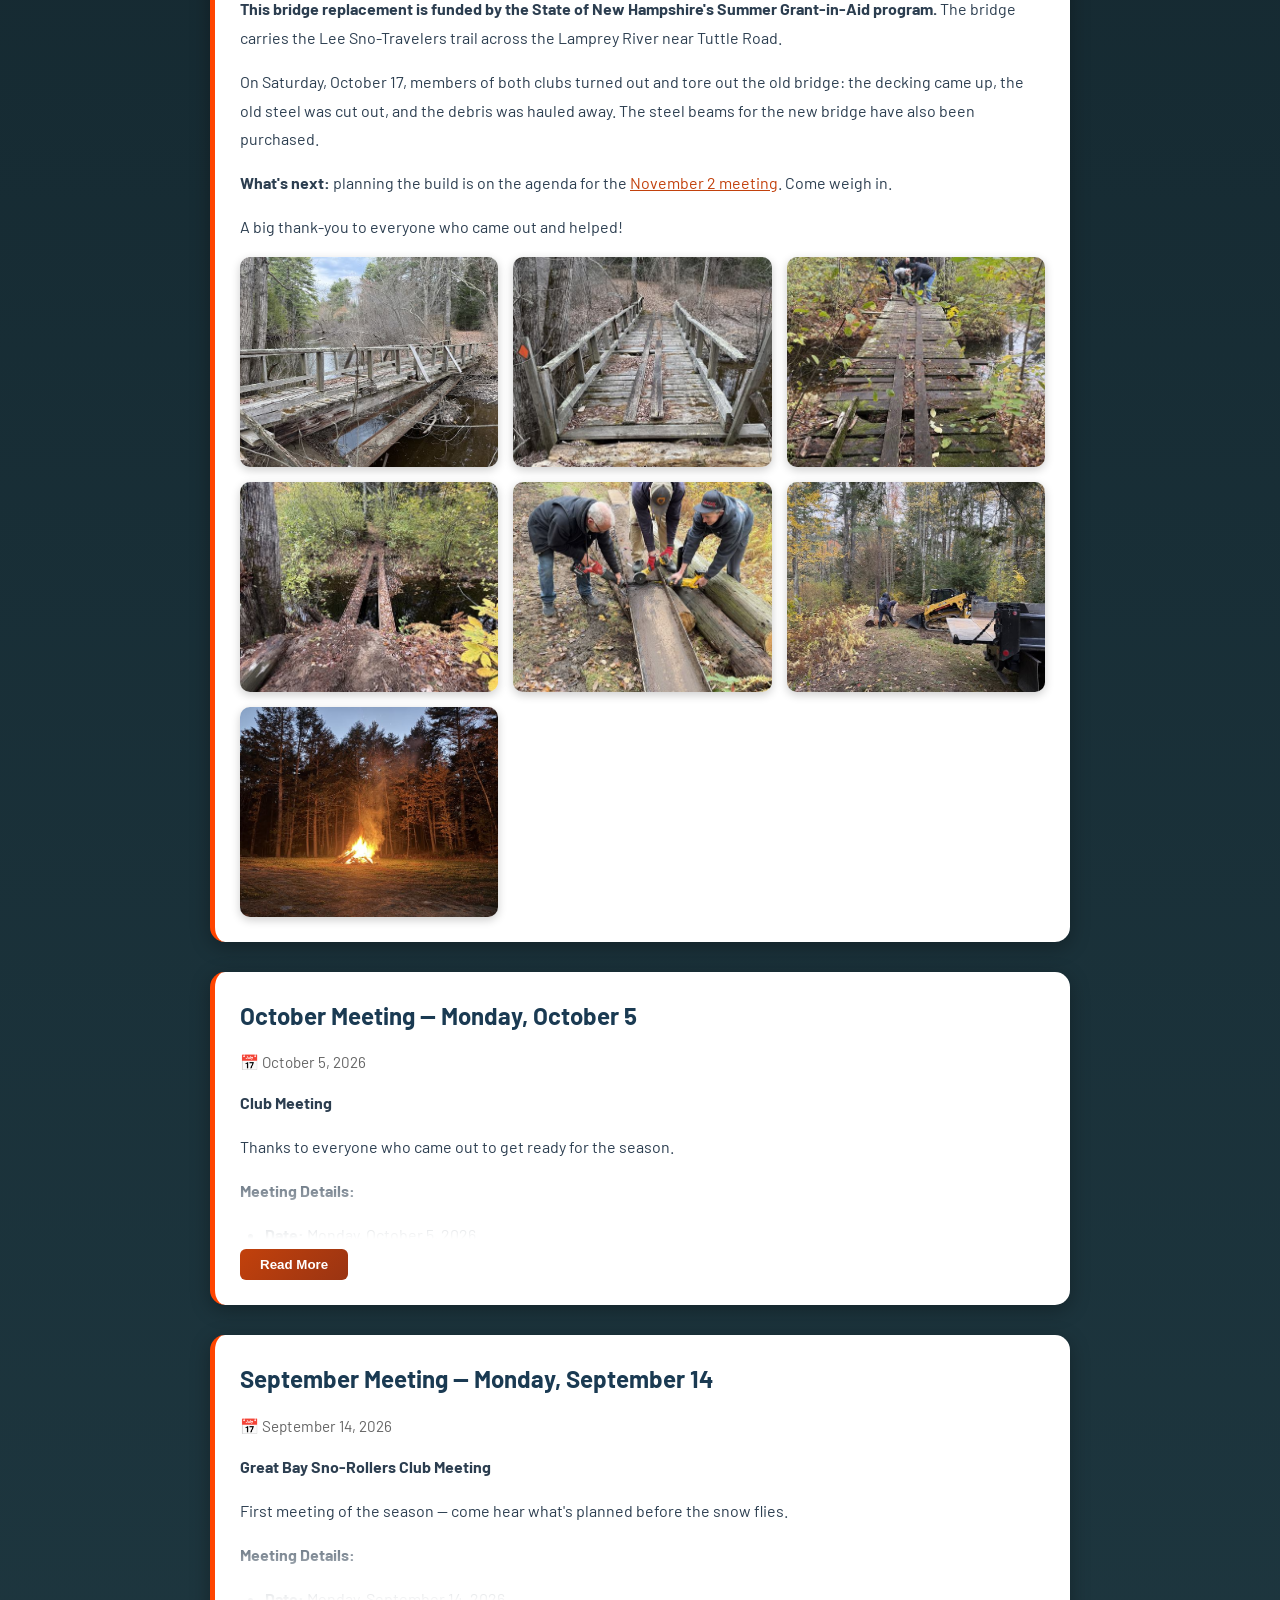
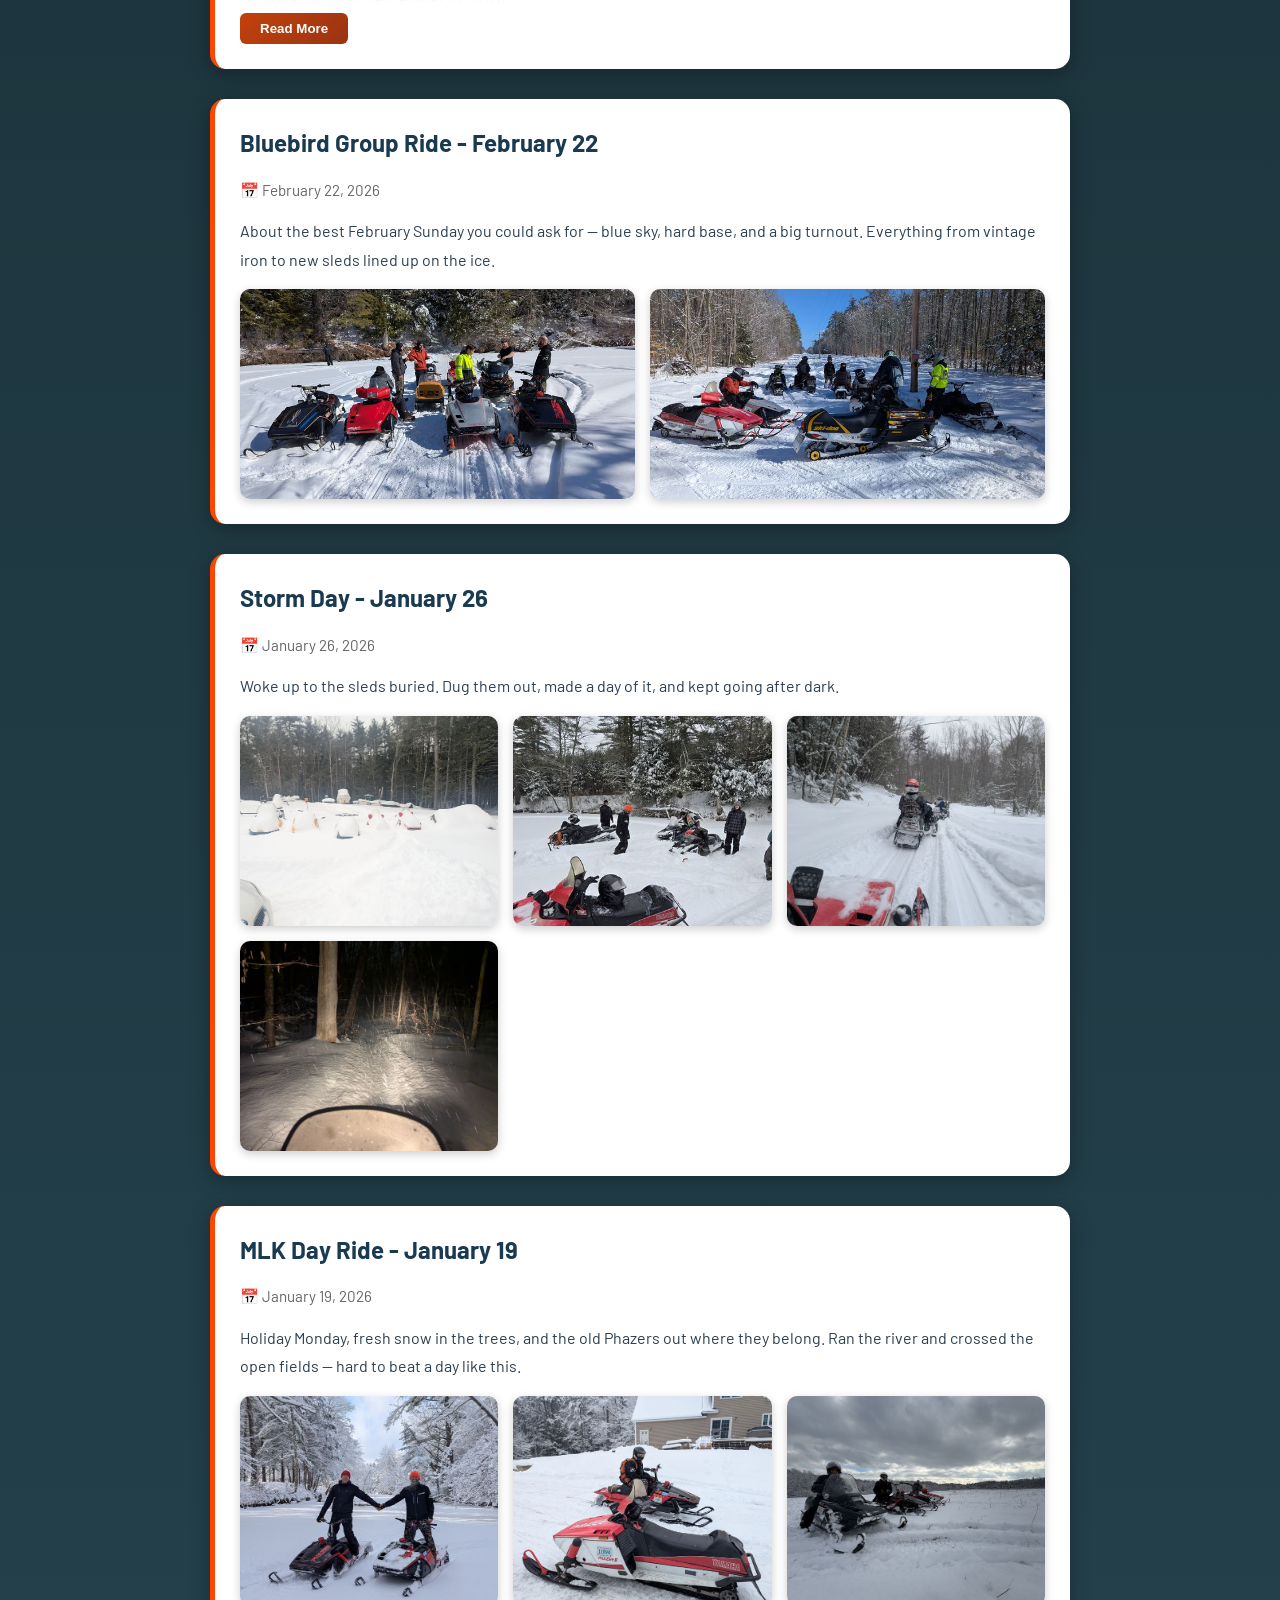
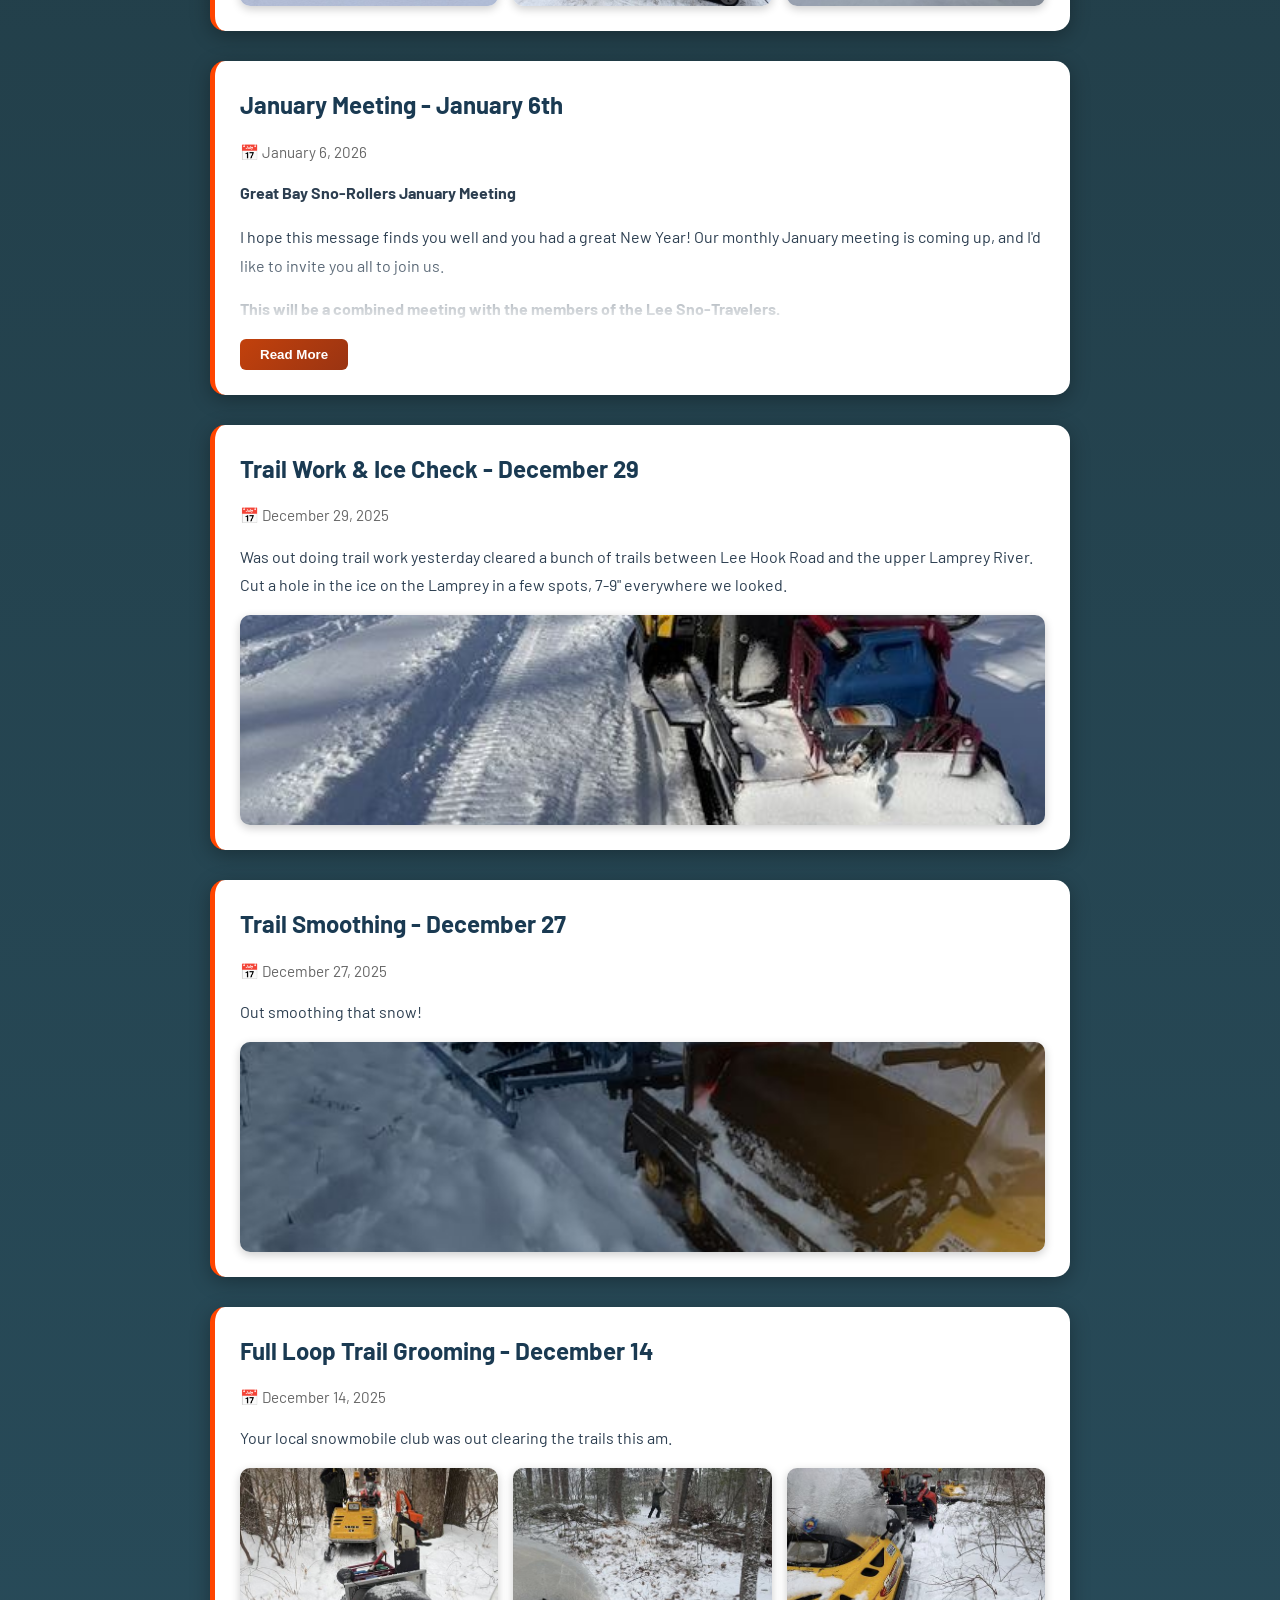
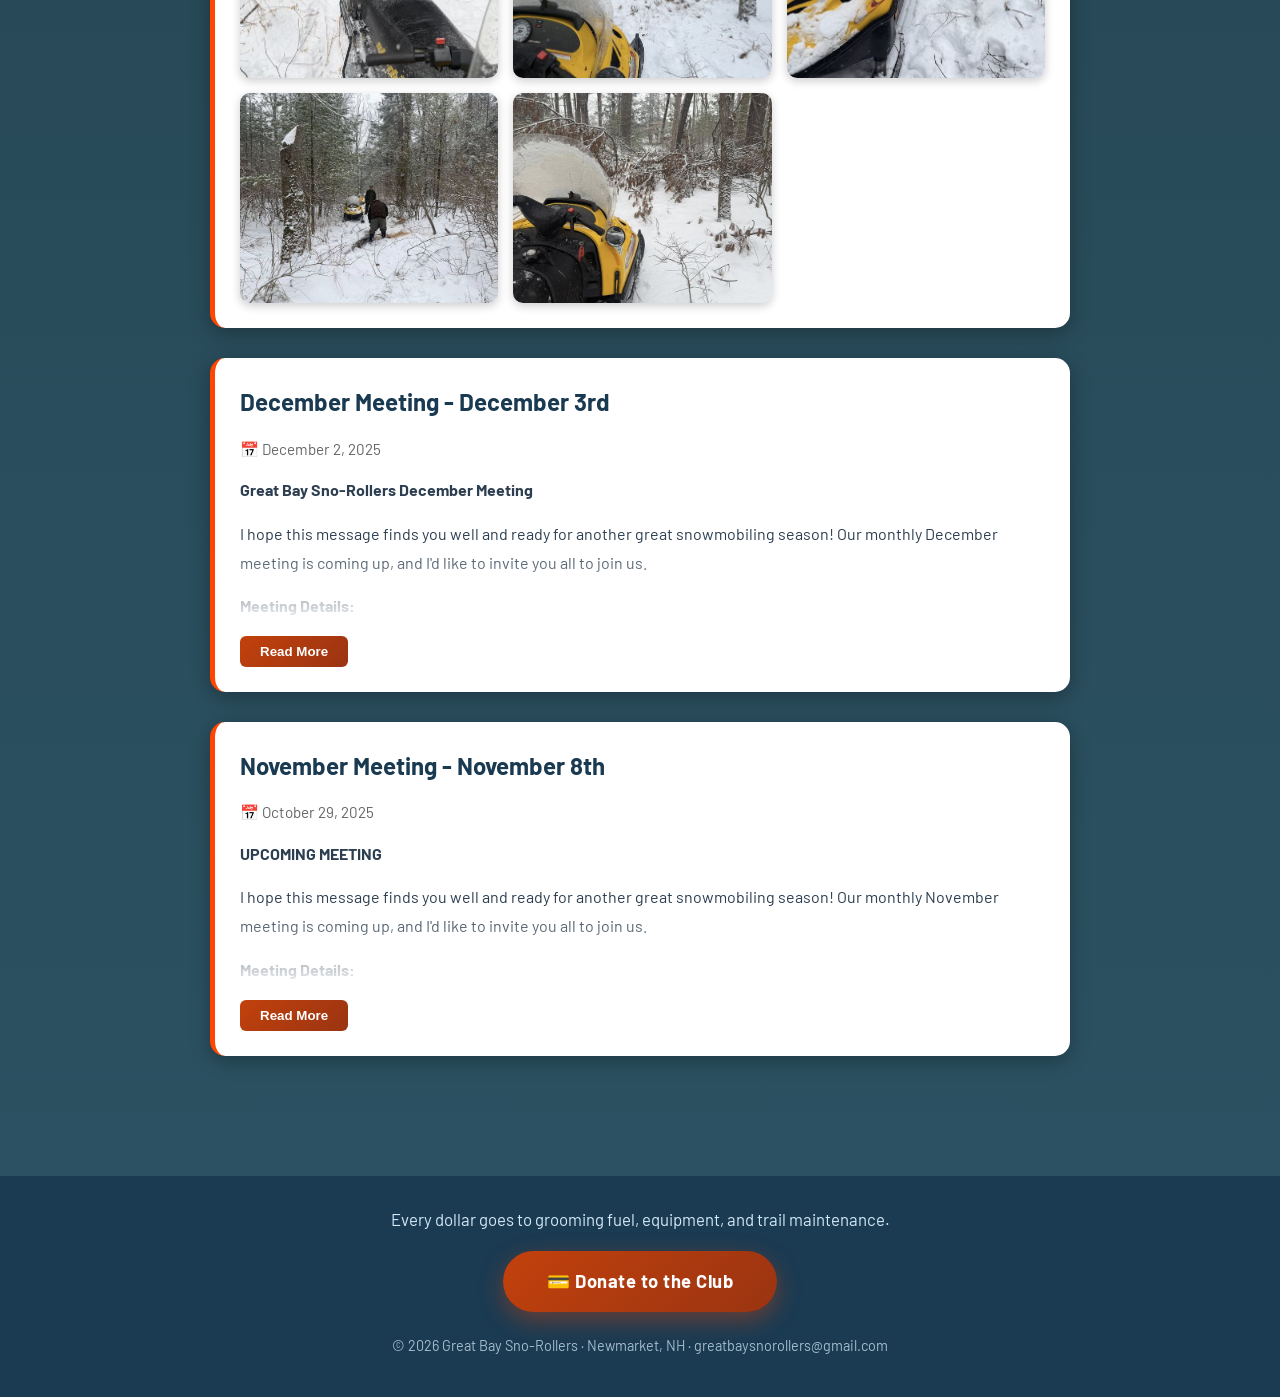
==== commit c672c255: "Work day: 8:00 AM start, parking and tools to bring Matches the updated Facebook event: meet at 8:00" ====
--- a/club-updates.html
+++ b/club-updates.html
@@ -621,12 +621,12 @@
                     <div class="update-content">
                         <p>The new bridge over the Lamprey River near Tuttle Road is ready for decking. Glenn got the
                            steel beams set, and on <strong>Saturday, November 21</strong> we&rsquo;re putting the wood
-                           decking on. Members of both clubs are welcome; more hands make it go faster.</p>
-                        <p style="margin-top: 10px;"><strong>Meeting time is still being set.</strong> We&rsquo;ll post it here
-                           and on our <a href="https://www.facebook.com/GreatBaySnoRollersLeeSnoTravelers" target="_blank" rel="noopener">Facebook page</a>,
-                           and send it to the club email list. <a href="get-involved.html">Sign up for club emails</a> to get it.</p>
+                           decking on. Members of both clubs and anyone who wants to help are welcome; more hands make it go faster.</p>
+                        <p style="margin-top: 10px;"><strong>We meet at 8:00 AM.</strong> Park at 51 Tuttle Road, Lee, just north of the bridge.</p>
+                        <p style="margin-top: 10px;"><strong>Bring</strong> a battery-powered impact driver or skill saw if you have one,
+                           and any PPE you need (gloves, safety glasses and so on).</p>
                         <p style="margin-top: 10px;"><a href="https://www.facebook.com/events/1889427749135666/" target="_blank" rel="noopener"><strong>RSVP on Facebook &rarr;</strong></a>
-                           Facebook will remind you, and we&rsquo;ll update the event once the time is set.</p>
+                           Facebook will send you a reminder. Or <a href="https://www.google.com/calendar/event?eid=dHUycG5qbmptdWM2djk3YWthcXVtN2xxbWMgZ3JlYXRiYXlzbm9yb2xsZXJzQG0" target="_blank" rel="noopener">add it to your calendar</a>.</p>
                         <p style="margin-top: 10px;">The project is funded by the NH Summer Grant-in-Aid program.
                            <a href="#bridgeOct17">See how it started</a>.</p>
                         <p style="margin-top: 10px;"><strong>Ride safe,</strong><br>Great Bay Sno-Rollers &amp; Lee Sno-Travelers</p>
